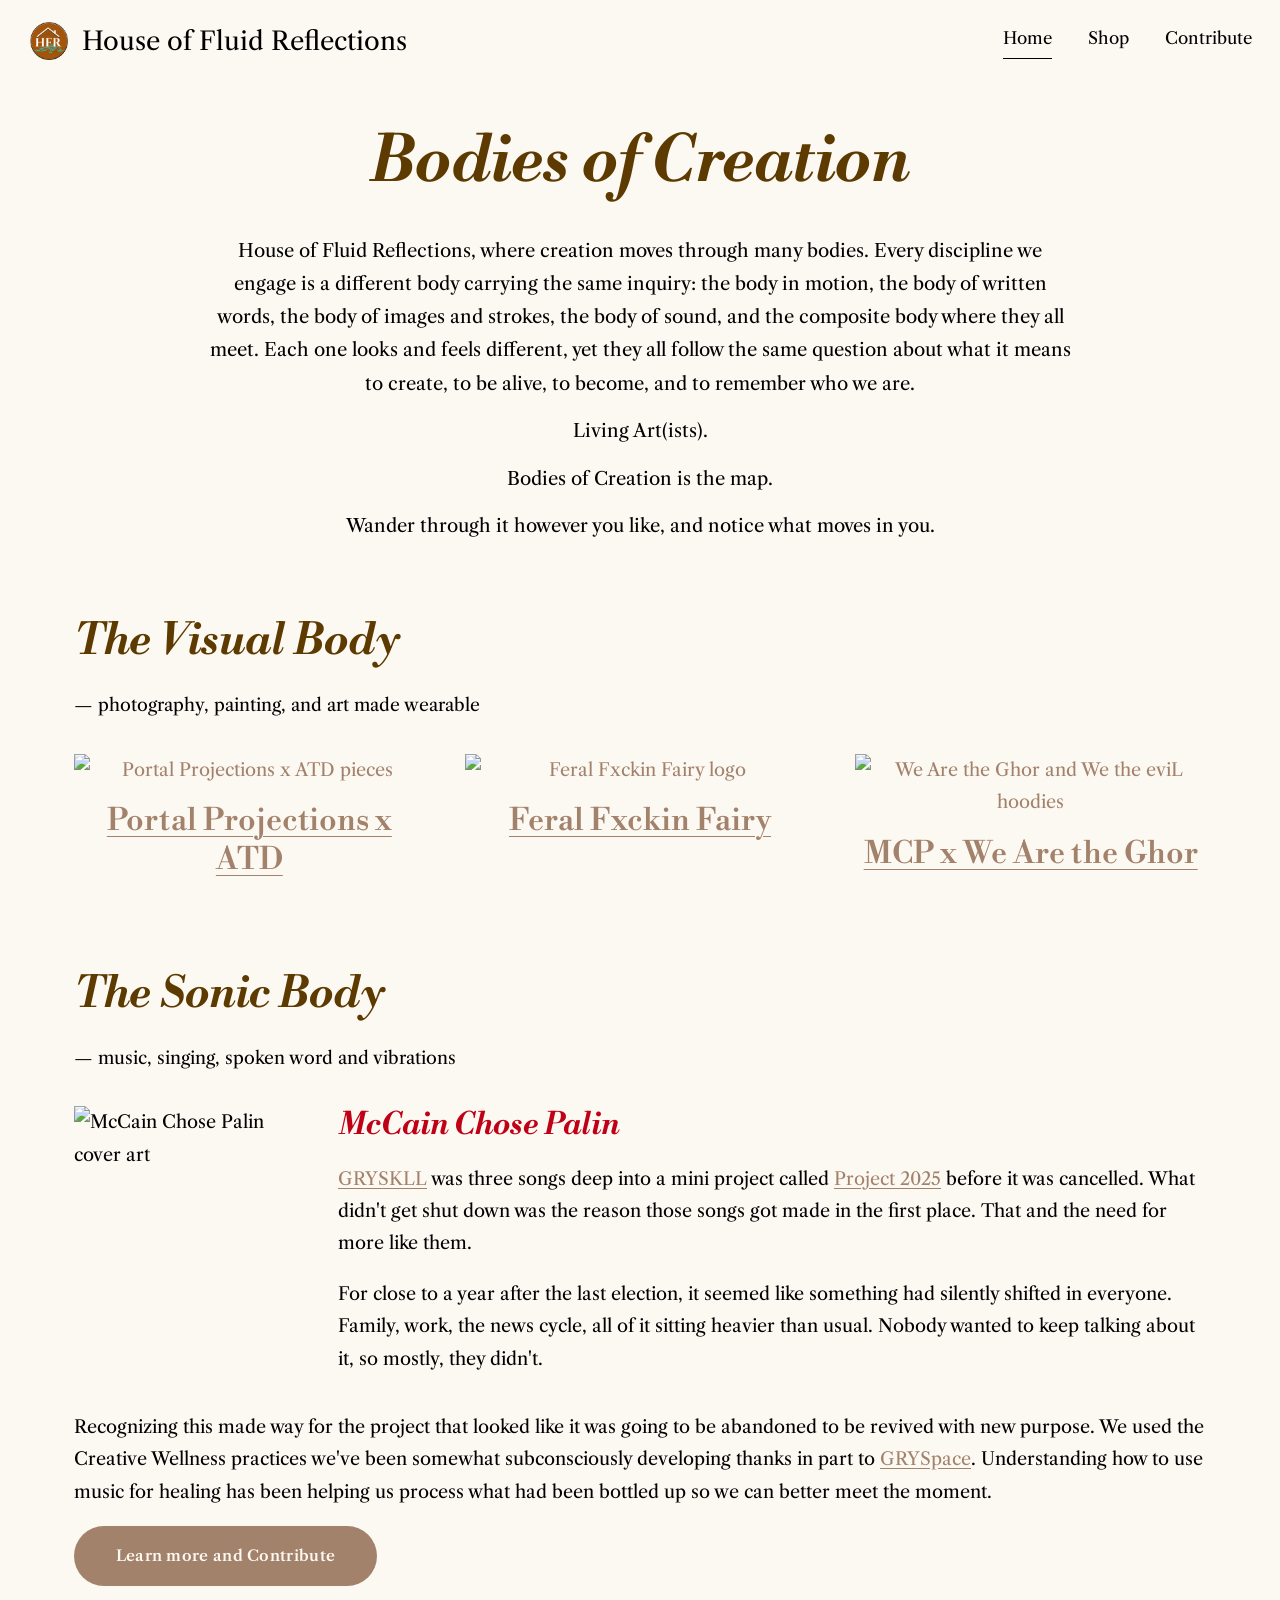
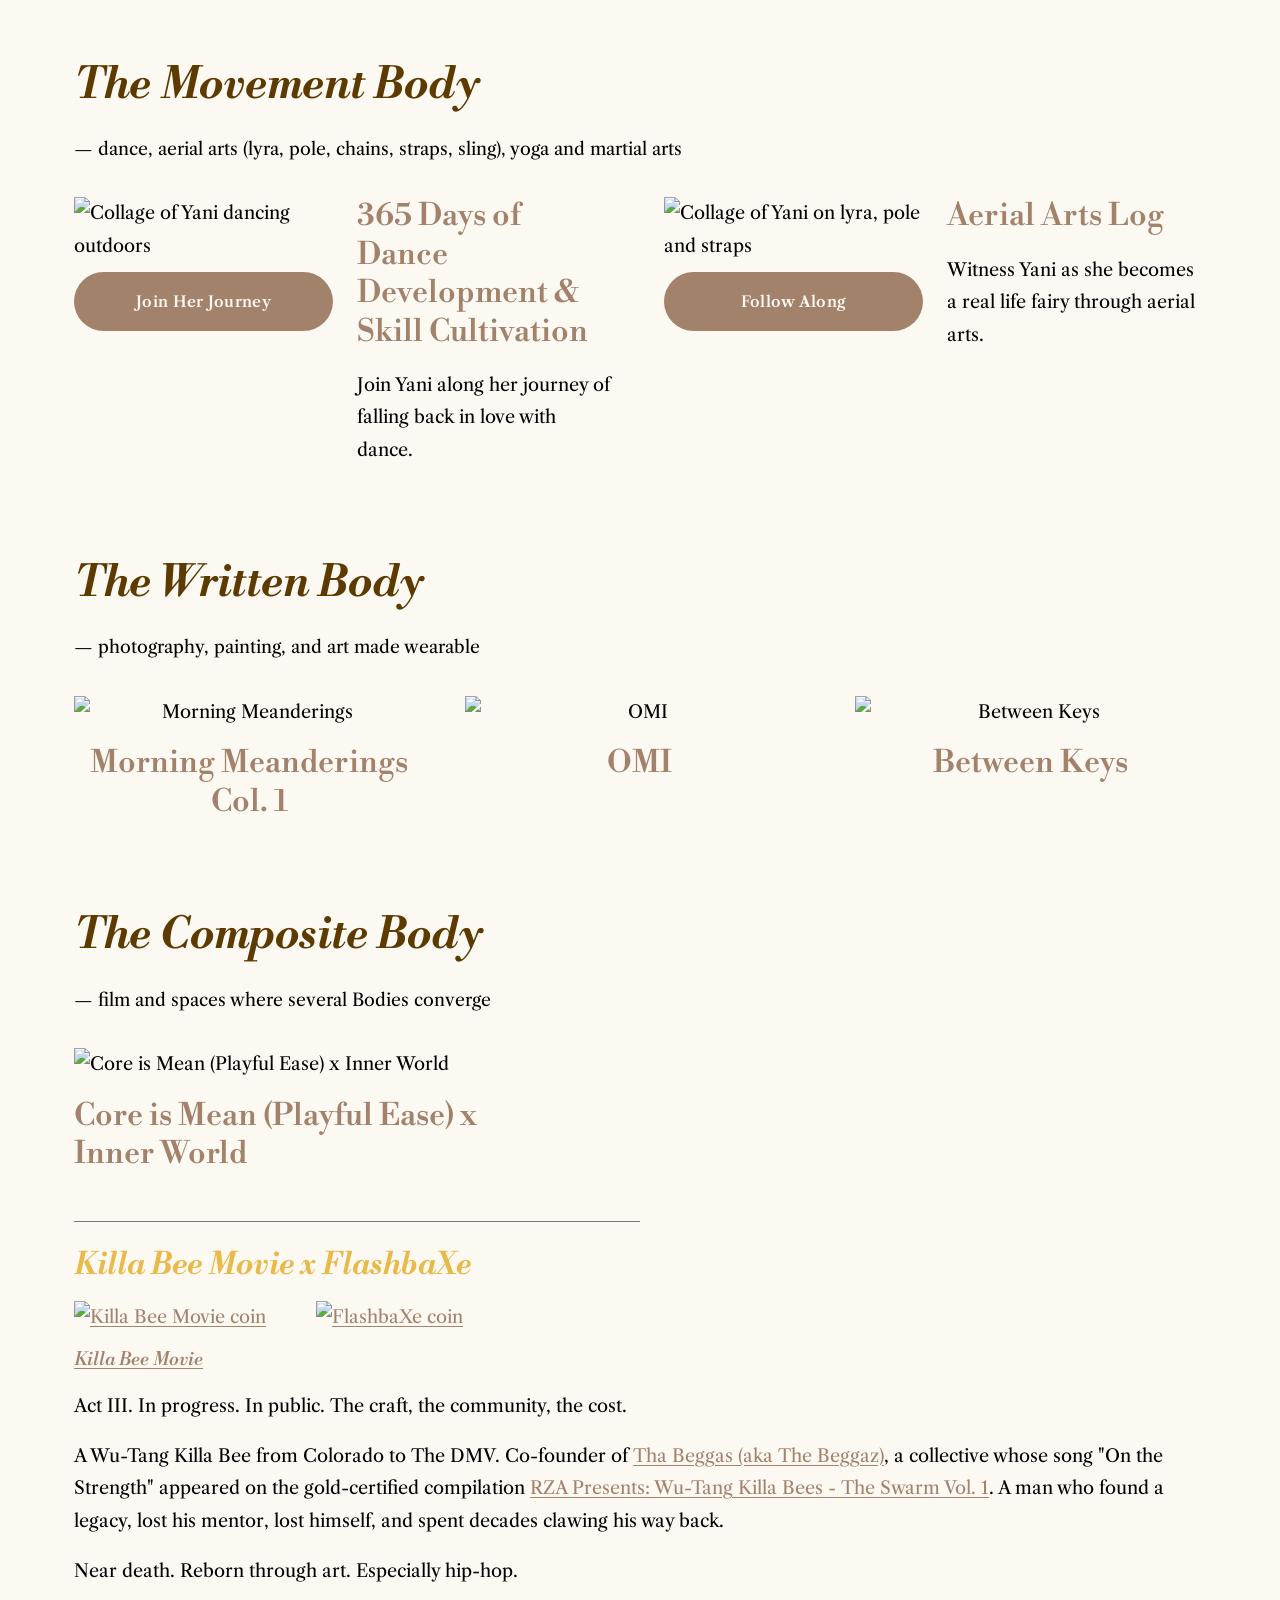
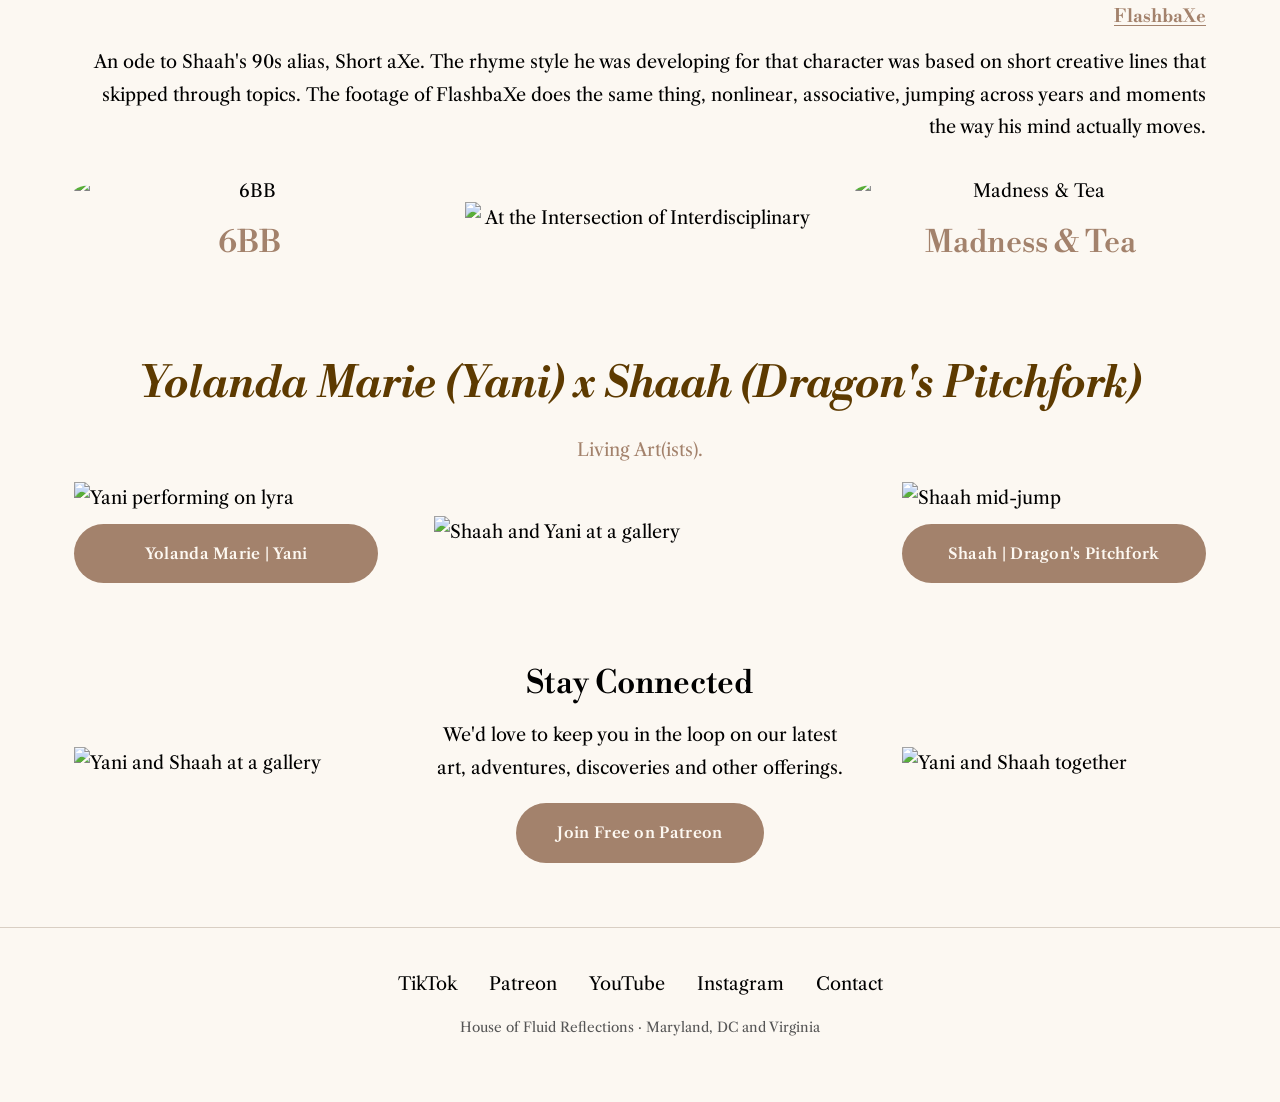
==== index.html @ 243dd40c "First draft of the HFR site for Cloudflare Pages Static rebuild of the Squarespace site: home (Bodie" ====
<!DOCTYPE html>
<html lang="en">
<head>
<meta charset="utf-8">
<meta name="viewport" content="width=device-width, initial-scale=1">
<title>House of Fluid Reflections</title>
<meta name="description" content="Bodies of Creation. Art, music, movement, writing and film from Yolanda Marie (Yani) and Shaah (Dragon's Pitchfork).">
<meta property="og:title" content="House of Fluid Reflections">
<meta property="og:description" content="Bodies of Creation. Art, music, movement, writing and film from Yolanda Marie (Yani) and Shaah (Dragon's Pitchfork).">
<meta property="og:image" content="/assets/img/hfr-logo-512.png">
<link rel="icon" href="/favicon.ico" sizes="32x32">
<link rel="icon" href="/assets/img/favicon-48.png" type="image/png">
<link rel="apple-touch-icon" href="/assets/img/apple-touch-icon.png">
<link rel="preconnect" href="https://fonts.googleapis.com">
<link rel="preconnect" href="https://fonts.gstatic.com" crossorigin>
<link href="https://fonts.googleapis.com/css2?family=Libre+Bodoni:ital,wght@0,400;0,500;1,500;1,700&family=Libre+Caslon+Text:ital,wght@0,400;0,700;1,400&display=swap" rel="stylesheet">
<link rel="stylesheet" href="/assets/css/site.css">
</head>
<body>
<a class="skip" href="#main">Skip to content</a>
<header class="site-header">
  <a class="wordmark" href="/"><img src="/assets/img/hfr-logo-512.png" alt="" width="42" height="42">House of Fluid Reflections</a>
  <nav class="nav" aria-label="Main"><a href="/" aria-current="page">Home</a><a href="/shop/">Shop</a><a href="https://cash.app/$HFRconnect">Contribute</a></nav>
</header>
<main id="main">

<h1 class="display">Bodies of Creation</h1>
<div class="intro">
  <p>House of Fluid Reflections, where creation moves through many bodies. Every discipline we engage is a different body carrying the same inquiry: the body in motion, the body of written words, the body of images and strokes, the body of sound, and the composite body where they all meet. Each one looks and feels different, yet they all follow the same question about what it means to create, to be alive, to become, and to remember who we are.</p>
  <p>Living Art(ists).</p>
  <p>Bodies of Creation is the map.</p>
  <p>Wander through it however you like, and notice what moves in you.</p>
</div>

<section id="visual">
  <h2 class="display">The Visual Body</h2>
  <p class="kicker">— photography, painting, and art made wearable</p>
  <div class="grid-3">
    <a class="tile" href="/shop/?c=portal-projections-x-atd"><img src="https://images.squarespace-cdn.com/content/v1/659deb5a3362e14442327d36/c624a460-d5bf-4a19-af43-99a19980723f/ATD+x+Portal+Projections+Website+Homepage+Image.png?format=1000w" alt="Portal Projections x ATD pieces" loading="lazy"><h3>Portal Projections x ATD</h3></a>
    <a class="tile" href="/shop/?c=feral-fxckin-fairy"><img src="https://images.squarespace-cdn.com/content/v1/659deb5a3362e14442327d36/ef397bf7-3748-4248-bd70-2b66bba53fef/Feral+Fxckin+Fairy+logo.png?format=500w" alt="Feral Fxckin Fairy logo" loading="lazy"><h3>Feral Fxckin Fairy</h3></a>
    <a class="tile" href="/shop/?c=mcp-x-we-are-the-ghor"><img src="https://images.squarespace-cdn.com/content/v1/659deb5a3362e14442327d36/e13c18ab-53c8-4019-8036-8a998d6c3f2f/we+are+the+Ghor+x+We+the+eviL+Website+Homepage+Image+V2.png?format=1000w" alt="We Are the Ghor and We the eviL hoodies" loading="lazy"><h3>MCP x We Are the Ghor</h3></a>
  </div>
</section>

<section id="sonic">
  <h2 class="display">The Sonic Body</h2>
  <p class="kicker">— music, singing, spoken word and vibrations</p>
  <div class="feature">
    <img src="https://images.squarespace-cdn.com/content/v1/659deb5a3362e14442327d36/286ab930-cb93-4da3-b7de-c3ea1feede4b/McCain+Chose+Palin+Cover+Art+FINAL.png?format=500w" alt="McCain Chose Palin cover art" loading="lazy">
    <div>
      <h3 class="red">McCain Chose Palin</h3>
      <p><a href="https://www.gryskll.com/">GRYSKLL</a> was three songs deep into a mini project called <a href="https://www.gryskll.com/project2025">Project 2025</a> before it was cancelled. What didn't get shut down was the reason those songs got made in the first place. That and the need for more like them.</p>
      <p>For close to a year after the last election, it seemed like something had silently shifted in everyone. Family, work, the news cycle, all of it sitting heavier than usual. Nobody wanted to keep talking about it, so mostly, they didn't.</p>
    </div>
  </div>
  <p>Recognizing this made way for the project that looked like it was going to be abandoned to be revived with new purpose. We used the Creative Wellness practices we've been somewhat subconsciously developing thanks in part to <a href="https://www.gryskll.com/gryspace">GRYSpace</a>. Understanding how to use music for healing has been helping us process what had been bottled up so we can better meet the moment.</p>
  <p><a class="btn" href="https://cash.app/$HFRconnect">Learn more and Contribute</a></p>
</section>

<section id="movement">
  <h2 class="display">The Movement Body</h2>
  <p class="kicker">— dance, aerial arts (lyra, pole, chains, straps, sling), yoga and martial arts</p>
  <div class="pair">
    <div class="feature">
      <div><img src="https://images.squarespace-cdn.com/content/v1/659deb5a3362e14442327d36/6bef4050-4e13-482f-bd9b-438d56c64573/365+Dance+Collage.jpg?format=500w" alt="Collage of Yani dancing outdoors" loading="lazy"><a class="btn" href="https://www.patreon.com/collection/2392304" style="display:block;margin-top:.6rem">Join Her Journey</a></div>
      <div><h3>365 Days of Dance Development &amp; Skill Cultivation</h3><p>Join Yani along her journey of falling back in love with dance.</p></div>
    </div>
    <div class="feature">
      <div><img src="https://images.squarespace-cdn.com/content/v1/659deb5a3362e14442327d36/7d1fe3a4-7129-47b6-9a1c-00d636b75c88/Aerial+collage+for+website.png?format=500w" alt="Collage of Yani on lyra, pole and straps" loading="lazy"><a class="btn" href="https://patreon.com/HouseofFluidReflections" style="display:block;margin-top:.6rem">Follow Along</a></div>
      <div><h3>Aerial Arts Log</h3><p>Witness Yani as she becomes a real life fairy through aerial arts.</p></div>
    </div>
  </div>
</section>

<section id="written">
  <h2 class="display">The Written Body</h2>
  <p class="kicker">— photography, painting, and art made wearable</p>
  <div class="grid-3">
    <div class="tile plain"><img src="https://images.squarespace-cdn.com/content/v1/659deb5a3362e14442327d36/ebeb0767-186e-486f-96ac-ce52ded2be5c/Morning+Meanderings+Graphics+%281%29.png?format=500w" alt="Morning Meanderings" loading="lazy"><h3>Morning Meanderings Col. 1</h3></div>
    <div class="tile plain"><img src="https://images.squarespace-cdn.com/content/v1/659deb5a3362e14442327d36/54d18232-fbb4-4e98-94e9-006bcdb33123/OMI+Artwork.png?format=500w" alt="OMI" loading="lazy"><h3>OMI</h3></div>
    <div class="tile plain"><img src="https://images.squarespace-cdn.com/content/v1/659deb5a3362e14442327d36/b5b30994-f5a2-4825-945f-f4bfb6c0543b/Between+Keys+DP++Icon+Only+Transparent+Background.png?format=500w" alt="Between Keys" loading="lazy"><h3>Between Keys</h3></div>
  </div>
</section>

<section id="composite">
  <h2 class="display">The Composite Body</h2>
  <p class="kicker">— film and spaces where several Bodies converge</p>
  <div style="max-width:420px">
    <img src="https://images.squarespace-cdn.com/content/v1/659deb5a3362e14442327d36/b75c99a1-cfff-4a71-8381-f5921e55165c/2.png?format=1000w" alt="Core is Mean (Playful Ease) x Inner World" loading="lazy">
    <h3 style="margin-top:1rem">Core is Mean (Playful Ease) x Inner World</h3>
  </div>
  <hr class="rule">
  <h3 class="gold">Killa Bee Movie x FlashbaXe</h3>
  <div class="coins">
    <a href="https://patreon.com/killabeemovie"><img src="https://images.squarespace-cdn.com/content/v1/659deb5a3362e14442327d36/b5651aa1-3614-4e8e-a4eb-f9ba5016183a/Killa+Bee+Movie+Coin+Transparent+Background.png?format=500w" alt="Killa Bee Movie coin" loading="lazy"></a>
    <a href="https://www.patreon.com/collection/2130472"><img src="https://images.squarespace-cdn.com/content/v1/659deb5a3362e14442327d36/da915430-7694-4696-a930-bb72b00cc66c/FlashbaXe+Logo+Bronze.png?format=500w" alt="FlashbaXe coin" loading="lazy"></a>
  </div>
  <h4><a href="https://patreon.com/killabeemovie"><em>Killa Bee Movie</em></a></h4>
  <p>Act III. In progress. In public. The craft, the community, the cost.</p>
  <p>A Wu-Tang Killa Bee from Colorado to The DMV. Co-founder of <a href="http://thabeggas.com/">Tha Beggas (aka The Beggaz)</a>, a collective whose song "On the Strength" appeared on the gold-certified compilation <a href="https://www.discogs.com/master/132861-RZA-Presents-Wu-Tang-Killa-Bees-The-Swarm-Volume-1">RZA Presents: Wu-Tang Killa Bees - The Swarm Vol. 1</a>. A man who found a legacy, lost his mentor, lost himself, and spent decades clawing his way back.</p>
  <p>Near death. Reborn through art. Especially hip-hop.</p>
  <h4 class="right"><a href="https://www.patreon.com/collection/2130472"><strong>FlashbaXe</strong></a></h4>
  <p class="right">An ode to Shaah's 90s alias, Short aXe. The rhyme style he was developing for that character was based on short creative lines that skipped through topics. The footage of FlashbaXe does the same thing, nonlinear, associative, jumping across years and moments the way his mind actually moves.</p>
  <div class="grid-3" style="align-items:center;margin-top:2rem">
    <div class="tile plain round"><img src="https://images.squarespace-cdn.com/content/v1/659deb5a3362e14442327d36/78434fa4-1c90-4977-ba0a-fcb13a353ed6/6BB+Glow+Logo+Circle.png?format=500w" alt="6BB" loading="lazy" style="max-height:200px"><h3>6BB</h3></div>
    <div class="tile plain"><img src="https://images.squarespace-cdn.com/content/v1/659deb5a3362e14442327d36/37a8b192-bd33-41c7-8b14-5288396910ba/At+the+Intersection+of+Interdisciplinary.png?format=500w" alt="At the Intersection of Interdisciplinary" loading="lazy"></div>
    <div class="tile plain round"><img src="https://images.squarespace-cdn.com/content/v1/659deb5a3362e14442327d36/f7764fba-9309-44c5-8599-c31be487f69e/Madness+%26+Tea+logo+d1+circle.png?format=500w" alt="Madness &amp; Tea" loading="lazy" style="max-height:200px"><h3>Madness &amp; Tea</h3></div>
  </div>
</section>

<section id="living-artists">
  <h2 class="display center" style="margin-top:5rem">Yolanda Marie (Yani) x Shaah (Dragon's Pitchfork)</h2>
  <p class="sub">Living Art(ists).</p>
  <div class="duo">
    <figure><img src="https://images.squarespace-cdn.com/content/v1/659deb5a3362e14442327d36/c7aa2a57-daa1-4c15-8cd9-3ddee0cc6a1e/Screenshot+2026-05-18+at+3.42.56%E2%80%AFPM.jpg?format=750w" alt="Yani performing on lyra" loading="lazy"><a class="btn" href="/yolandamarie/">Yolanda Marie | Yani</a></figure>
    <figure><img src="https://images.squarespace-cdn.com/content/v1/659deb5a3362e14442327d36/c4dcb342-1743-4a01-b5b2-bb92e0355f5e/IMG_3239.jpeg?format=1000w" alt="Shaah and Yani at a gallery" loading="lazy"></figure>
    <figure><img src="https://images.squarespace-cdn.com/content/v1/659deb5a3362e14442327d36/ad0d82bd-1bd0-4437-b4c2-0c246bdd733f/Shaah+FLOAT.png?format=750w" alt="Shaah mid-jump" loading="lazy"><a class="btn" href="/shaah/">Shaah | Dragon's Pitchfork</a></figure>
  </div>
</section>

<section class="stay">
  <img src="https://images.squarespace-cdn.com/content/v1/659deb5a3362e14442327d36/fa597307-df89-440c-8a70-2961c82c8842/IMG_3926.jpg?format=750w" alt="Yani and Shaah at a gallery" loading="lazy">
  <div class="center">
    <h2>Stay Connected</h2>
    <p>We'd love to keep you in the loop on our latest art, adventures, discoveries and other offerings.</p>
    <a class="btn" href="https://patreon.com/HouseofFluidReflections">Join Free on Patreon</a>
  </div>
  <img src="https://images.squarespace-cdn.com/content/v1/659deb5a3362e14442327d36/43a0e4de-b1fe-45b8-be20-103e4f006230/C3EC97FF-A8FB-4C5E-9AC3-124EC7EAB09A.PNG?format=750w" alt="Yani and Shaah together" loading="lazy">
</section>

</main>
<footer class="site-footer">
  <ul class="social">
    <li><a href="https://tiktok.com/@HouseofFluidReflections">TikTok</a></li>
    <li><a href="https://patreon.com/HouseofFluidReflections">Patreon</a></li>
    <li><a href="https://youtube.com/HouseofFluidReflections">YouTube</a></li>
    <li><a href="https://instagram.com/HouseofFluidReflections">Instagram</a></li>
    <li><a href="/contact/">Contact</a></li>
  </ul>
  <p class="fine">House of Fluid Reflections · Maryland, DC and Virginia</p>
</footer>
</body>
</html>
---- assets/css/site.css ----
/* House of Fluid Reflections
   Colors and type taken from the Squarespace site (Nov 2026).
   Fonts: Squarespace used LTC Bodoni 175 (headings) and Adobe Caslon Pro (body).
   This draft uses free stand-ins from Google Fonts. To switch to the originals,
   add an Adobe Fonts web project and change --font-head / --font-body below. */

:root {
  --cream: #fcf8f2;
  --ink: #000;
  --brown: #5d3a00;     /* section headings */
  --taupe: #a3826c;     /* buttons, sub-headings, links */
  --btn-text: #fdf8f1;
  --red: #c00017;       /* McCain Chose Palin */
  --gold: #e9b949;      /* Killa Bee Movie x FlashbaXe */
  --line: #d9cfc4;
  --font-head: "Libre Bodoni", "Bodoni 72", "Didot", Georgia, serif;
  --font-body: "Libre Caslon Text", "Adobe Caslon Pro", Georgia, serif;
  --max: 1180px;
}

* { box-sizing: border-box; }
html { -webkit-text-size-adjust: 100%; }
body {
  margin: 0;
  background: var(--cream);
  color: var(--ink);
  font-family: var(--font-body);
  font-size: 18px;
  line-height: 1.8;
}
img { max-width: 100%; height: auto; display: block; }
a { color: var(--taupe); text-underline-offset: 3px; }
a:hover { color: var(--brown); }

.skip { position: absolute; left: -999px; }
.skip:focus { left: 1rem; top: 1rem; background: #fff; padding: .5rem 1rem; z-index: 10; }

/* Header */
.site-header {
  display: flex; align-items: center; justify-content: space-between;
  gap: 1rem; padding: 1.25rem 1.75rem;
}
.wordmark {
  display: flex; align-items: center; gap: .75rem;
  font-family: var(--font-body); font-size: 1.6rem; color: var(--ink);
  text-decoration: none; line-height: 1.2;
}
.wordmark img { width: 42px; height: 42px; }
.nav { display: flex; gap: 2.25rem; }
.nav a { color: var(--ink); text-decoration: none; font-size: 1.05rem; padding-bottom: 4px; }
.nav a[aria-current="page"] { border-bottom: 1px solid var(--ink); }
.nav a:hover { color: var(--taupe); }

main { max-width: var(--max); margin: 0 auto; padding: 0 1.5rem 4rem; }

/* Type */
h1, h2, h3, h4 { font-family: var(--font-head); font-weight: 500; line-height: 1.25; margin: 0 0 .5em; }
.display { font-style: italic; font-weight: 700; color: var(--brown); }
h1.display { font-size: clamp(2.4rem, 5vw, 4.1rem); text-align: center; margin-top: 2.5rem; }
h2.display { font-size: clamp(1.9rem, 3.4vw, 2.9rem); margin-top: 4.5rem; }
h3 { color: var(--taupe); font-size: clamp(1.4rem, 2.4vw, 2.2rem); }
.kicker { margin: 0 0 2rem; font-size: 1.1rem; }
.intro { text-align: center; max-width: 72ch; margin: 0 auto; font-size: 1.15rem; }
.intro p { margin: .4rem 0 .9rem; }

/* Buttons */
.btn {
  display: inline-block; background: var(--taupe); color: var(--btn-text);
  font-family: var(--font-body); font-weight: 600; font-size: .95rem; letter-spacing: .02em;
  text-decoration: none; border-radius: 999px; padding: 1rem 2.6rem; border: 0; cursor: pointer;
  text-align: center;
}
.btn:hover { background: var(--brown); color: var(--btn-text); }

/* Grids */
.grid-3 { display: grid; grid-template-columns: repeat(3, 1fr); gap: 2.5rem; }
.tile { text-align: center; text-decoration: none; }
.tile img { margin: 0 auto 1rem; max-height: 240px; width: auto; }
.tile h3 { text-decoration: underline; text-decoration-thickness: 1px; text-underline-offset: 6px; }
.tile.plain h3 { text-decoration: none; }
.round img { border-radius: 50%; }

.media-row { display: grid; grid-template-columns: 240px 1fr; gap: 1.5rem; align-items: start; }
.feature { display: grid; grid-template-columns: 240px 1fr; gap: 1.5rem; align-items: start; }
.feature h3 { margin-top: 0; }
.pair { display: grid; grid-template-columns: 1fr 1fr; gap: 3rem; }
.pair .feature { grid-template-columns: 1fr 1fr; }
.feature .btn { margin-top: .75rem; }
.red { color: var(--red); font-style: italic; font-weight: 700; }
.gold { color: var(--gold); font-style: italic; font-weight: 700; }
.coins { display: flex; gap: 2rem; margin: 1rem 0; }
.coins img { width: 210px; }
hr.rule { border: 0; border-top: 1px solid #777; width: 50%; margin: 3rem 0 1.5rem; }
.right { text-align: right; }

/* Living Art(ists) */
.duo { display: grid; grid-template-columns: 1fr 1.35fr 1fr; gap: 3.5rem; align-items: center; margin-top: 1rem; }
.duo figure { margin: 0; }
.duo .btn { display: block; margin-top: .6rem; }
.duo img { width: 100%; object-fit: cover; }
.center { text-align: center; }
.sub { color: var(--taupe); text-align: center; margin: 0 0 1rem; }

/* Footer */
.stay { display: grid; grid-template-columns: 1fr 1.35fr 1fr; gap: 3.5rem; align-items: center; margin-top: 5rem; }
.stay h2 { font-size: 2rem; color: var(--ink); }
.stay .center p { margin: .3rem 0 1.2rem; }
.site-footer { border-top: 1px solid var(--line); padding: 2.5rem 1.5rem 3rem; text-align: center; }
.social { display: flex; justify-content: center; flex-wrap: wrap; gap: 2rem; list-style: none; padding: 0; margin: 0 0 1rem; }
.social a { color: var(--ink); text-decoration: none; }
.social a:hover { color: var(--taupe); }
.fine { font-size: .85rem; color: #555; }

/* Shop */
.chips { display: flex; flex-wrap: wrap; justify-content: center; gap: .6rem; margin: 1rem 0 3rem; }
.chip { font: inherit; font-size: .95rem; background: transparent; border: 1px solid var(--taupe); color: var(--ink);
  border-radius: 999px; padding: .4rem 1.1rem; cursor: pointer; }
.chip[aria-pressed="true"] { background: var(--taupe); color: var(--btn-text); }
.products { display: grid; grid-template-columns: repeat(3, 1fr); gap: 3rem 2.5rem; }
.product { text-align: center; text-decoration: none; color: var(--ink); }
.product .ph { aspect-ratio: 1 / 1; display: flex; align-items: center; justify-content: center; margin-bottom: 1.2rem; }
.product img { max-height: 100%; width: auto; object-fit: contain; }
.product h3 { color: var(--ink); font-family: var(--font-body); font-size: 1.35rem; margin: 0 0 .2rem; }
.product .price { font-size: 1rem; }
.product:hover h3 { color: var(--taupe); }
.note { text-align: center; font-size: .95rem; color: #555; margin-top: 3rem; }

/* Artist pages */
.banner { width: 100%; margin: 1rem 0 3rem; }
.bio { max-width: 72ch; margin: 0 auto; }
.bio h1 { font-size: clamp(2.2rem, 4vw, 3.4rem); }
.bio ul { padding-left: 1.1rem; }
.profile { display: grid; grid-template-columns: 420px 1fr; gap: 3rem; align-items: start; margin-top: 2rem; }
.medallions { display: grid; grid-template-columns: repeat(4, 1fr); gap: 2rem; align-items: center; margin: 2rem 0; }
.medallions img { width: 100%; max-width: 240px; margin: 0 auto; }
.pills { display: grid; grid-template-columns: repeat(5, 1fr); gap: 1.5rem; }
.pills .btn { padding: 1.1rem .5rem; font-size: 1.05rem; }

/* Contact */
.contact { display: grid; grid-template-columns: 1fr 1fr; gap: 4rem; margin-top: 3rem; }
.contact h1 { font-size: clamp(2.4rem, 4vw, 3.4rem); }

@media (max-width: 860px) {
  body { font-size: 17px; }
  .site-header { flex-direction: column; gap: .6rem; padding: 1rem; }
  .nav { gap: 1.5rem; }
  .grid-3, .products, .pair, .duo, .stay, .profile, .contact { grid-template-columns: 1fr; }
  .products { grid-template-columns: 1fr 1fr; gap: 2rem 1.25rem; }
  .product h3 { font-size: 1.05rem; }
  .feature, .pair .feature { grid-template-columns: 1fr; }
  .medallions { grid-template-columns: 1fr 1fr; }
  .pills { grid-template-columns: 1fr 1fr; }
  .coins img { width: 140px; }
  hr.rule { width: 100%; }
  .right { text-align: left; }
}
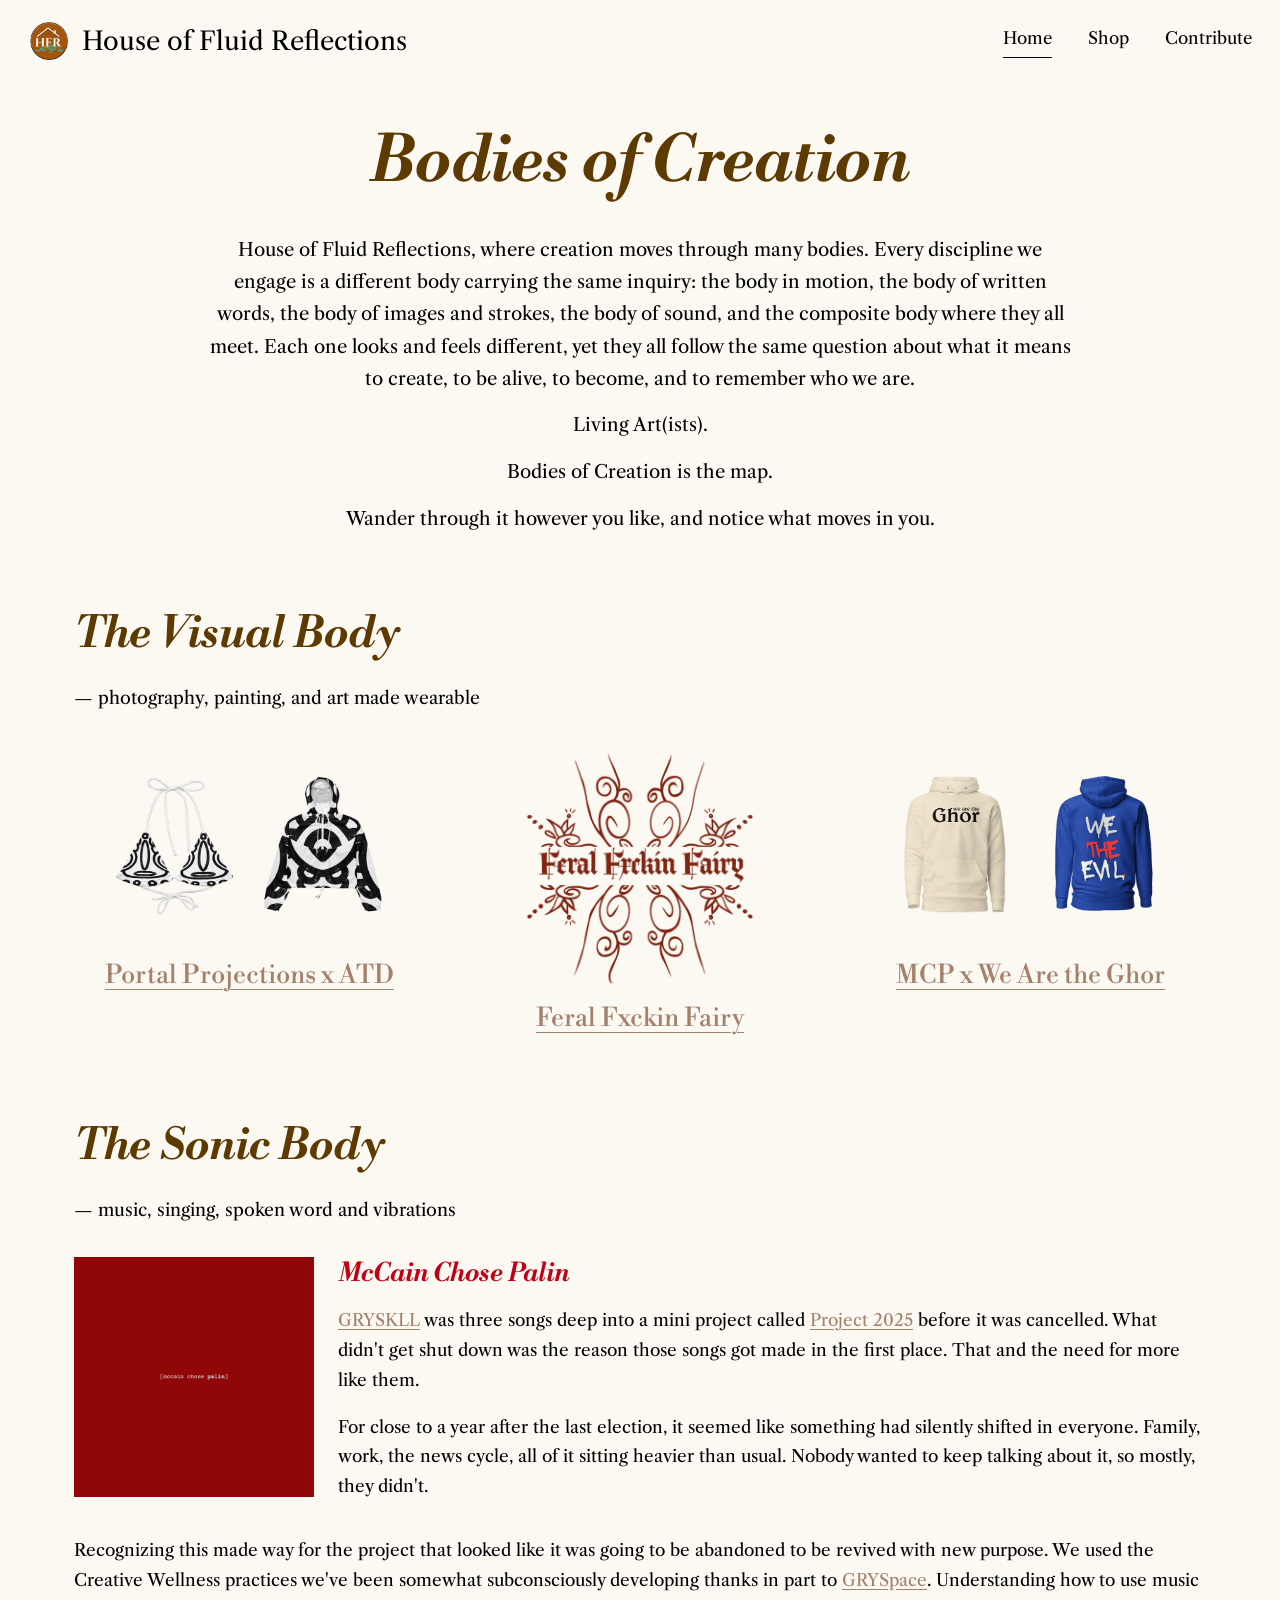
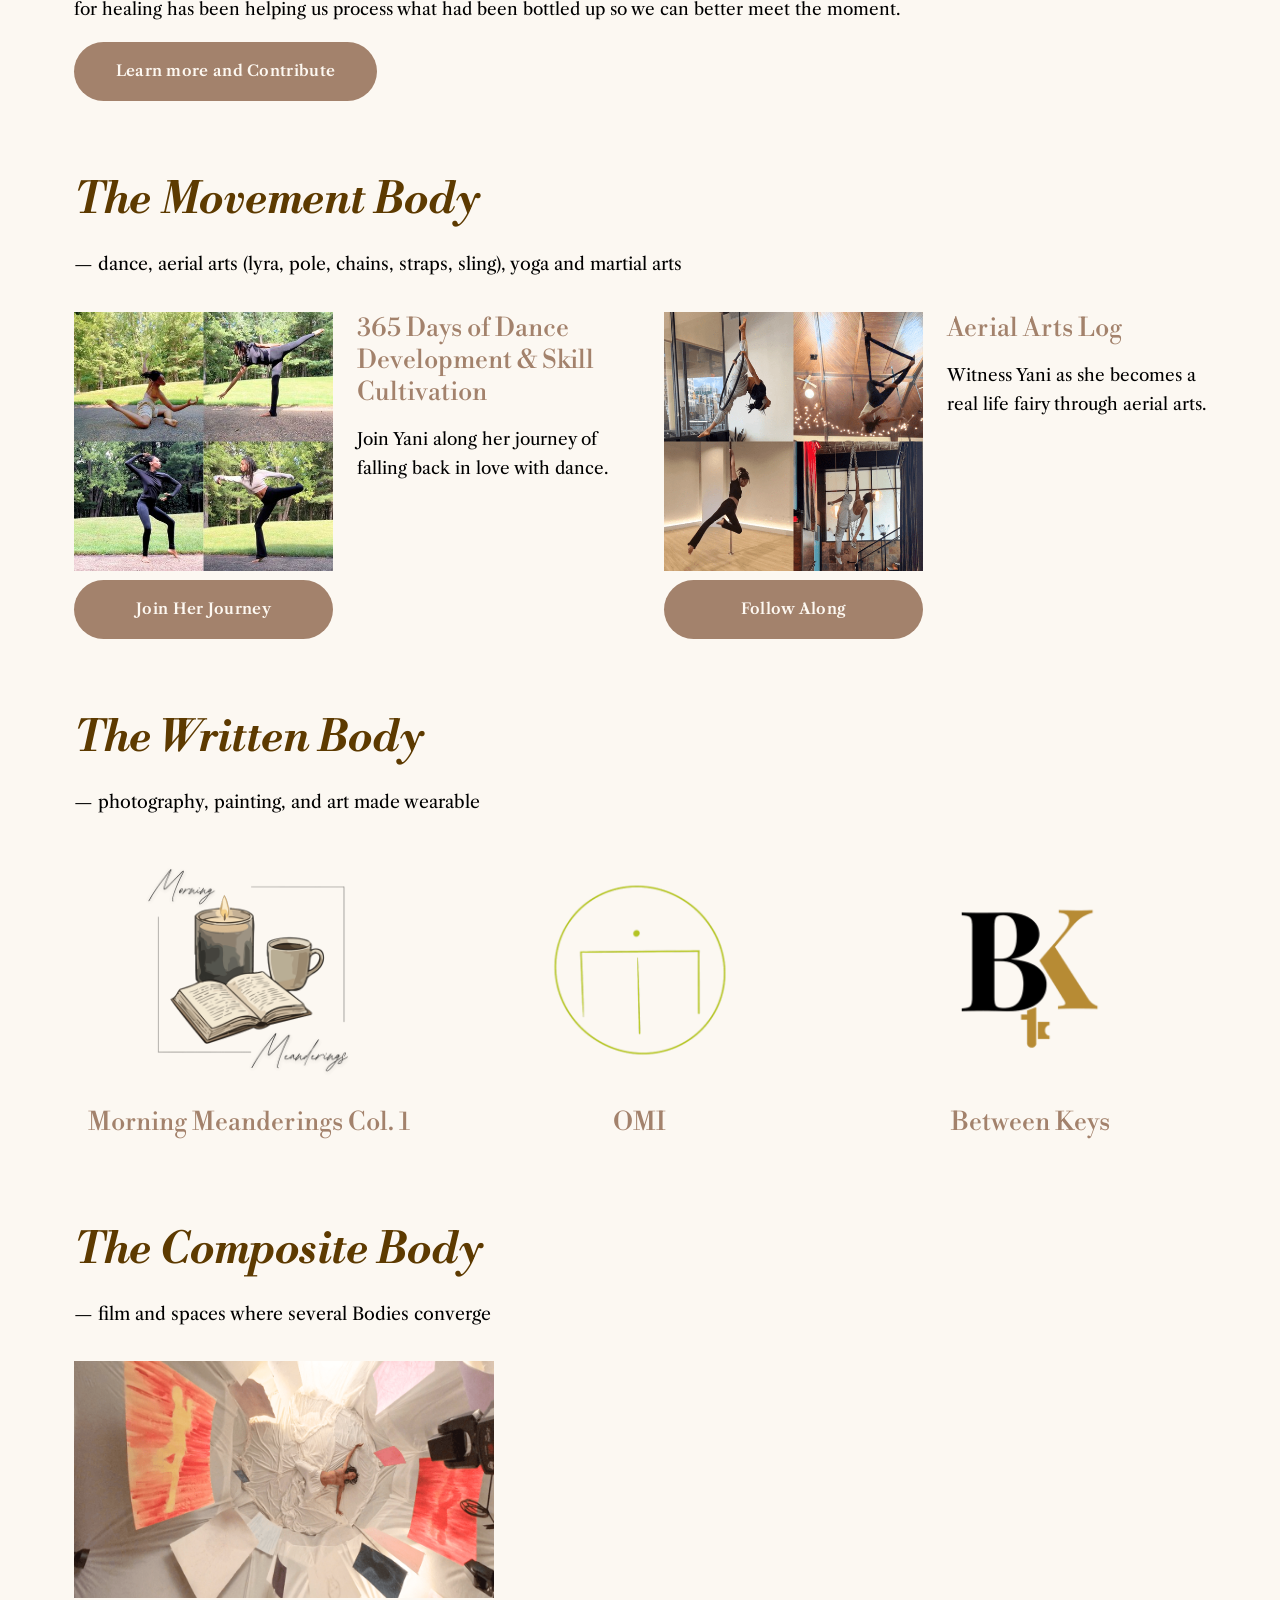
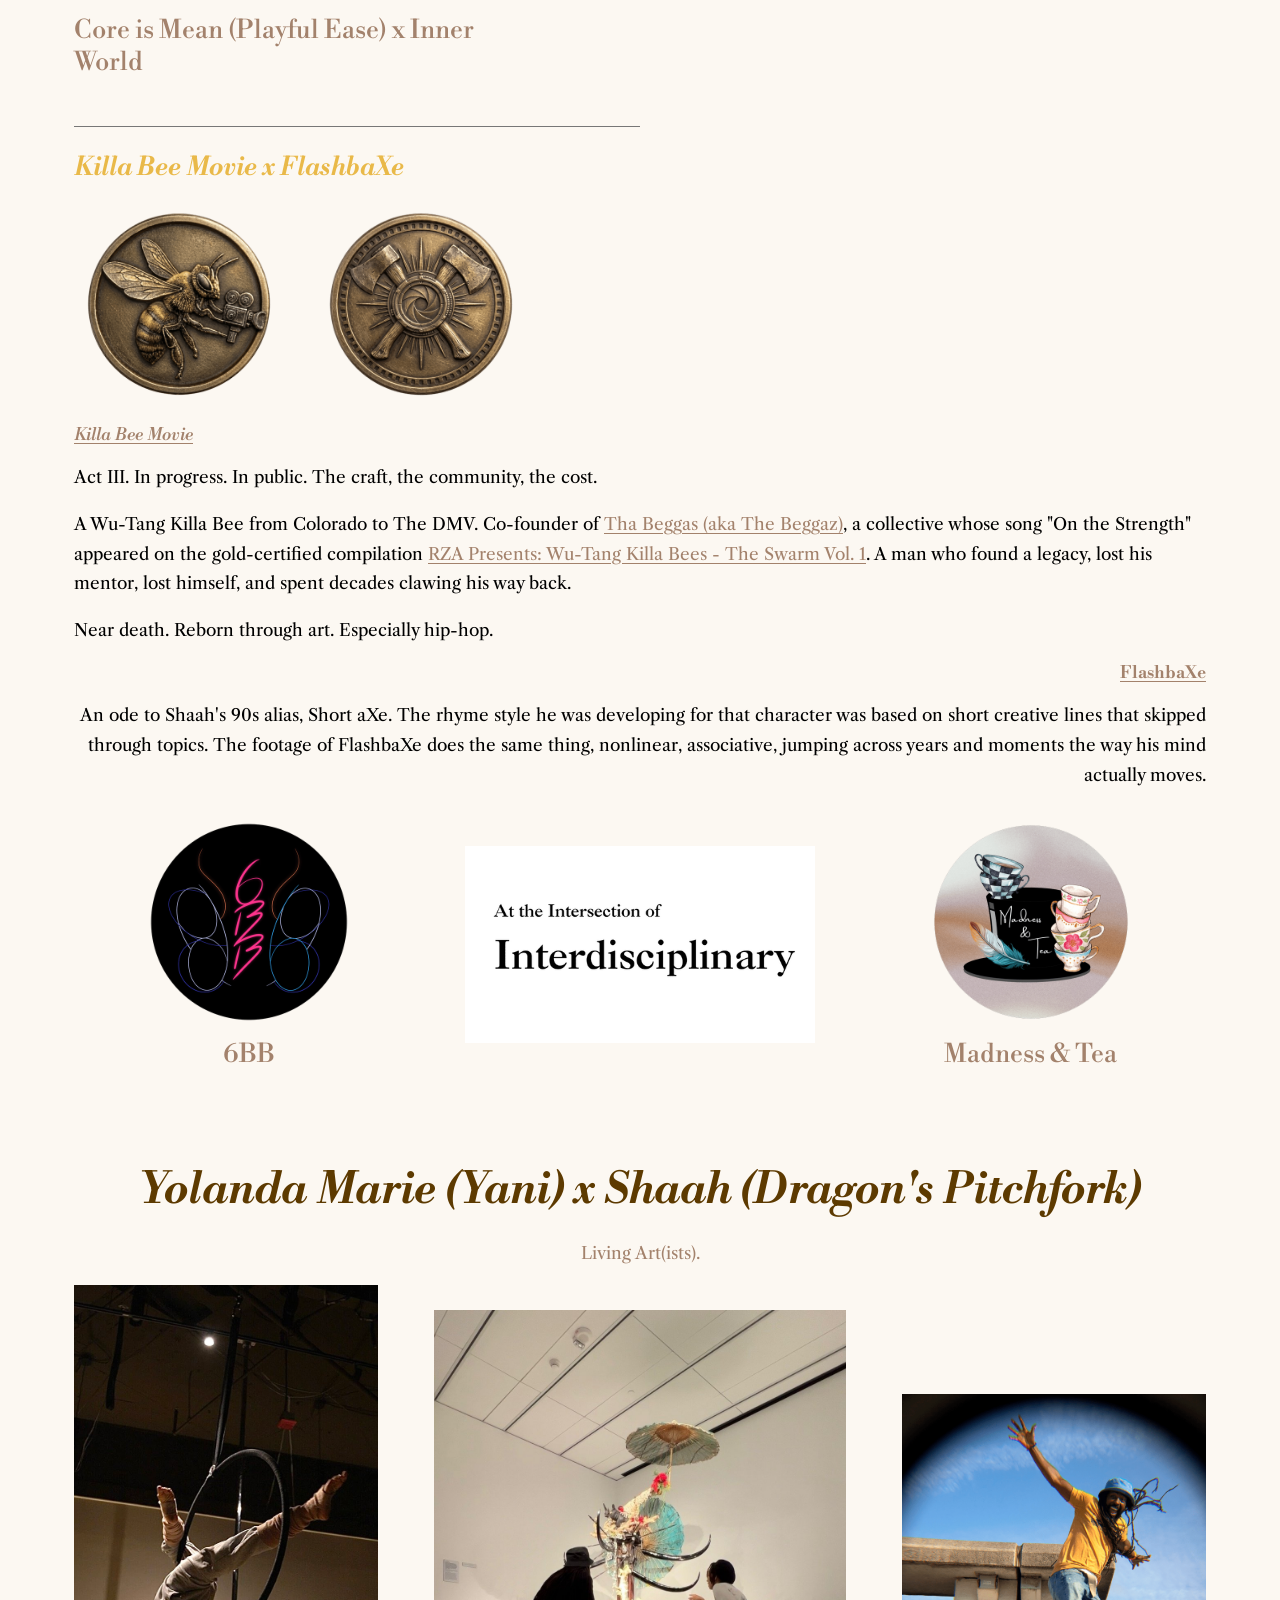
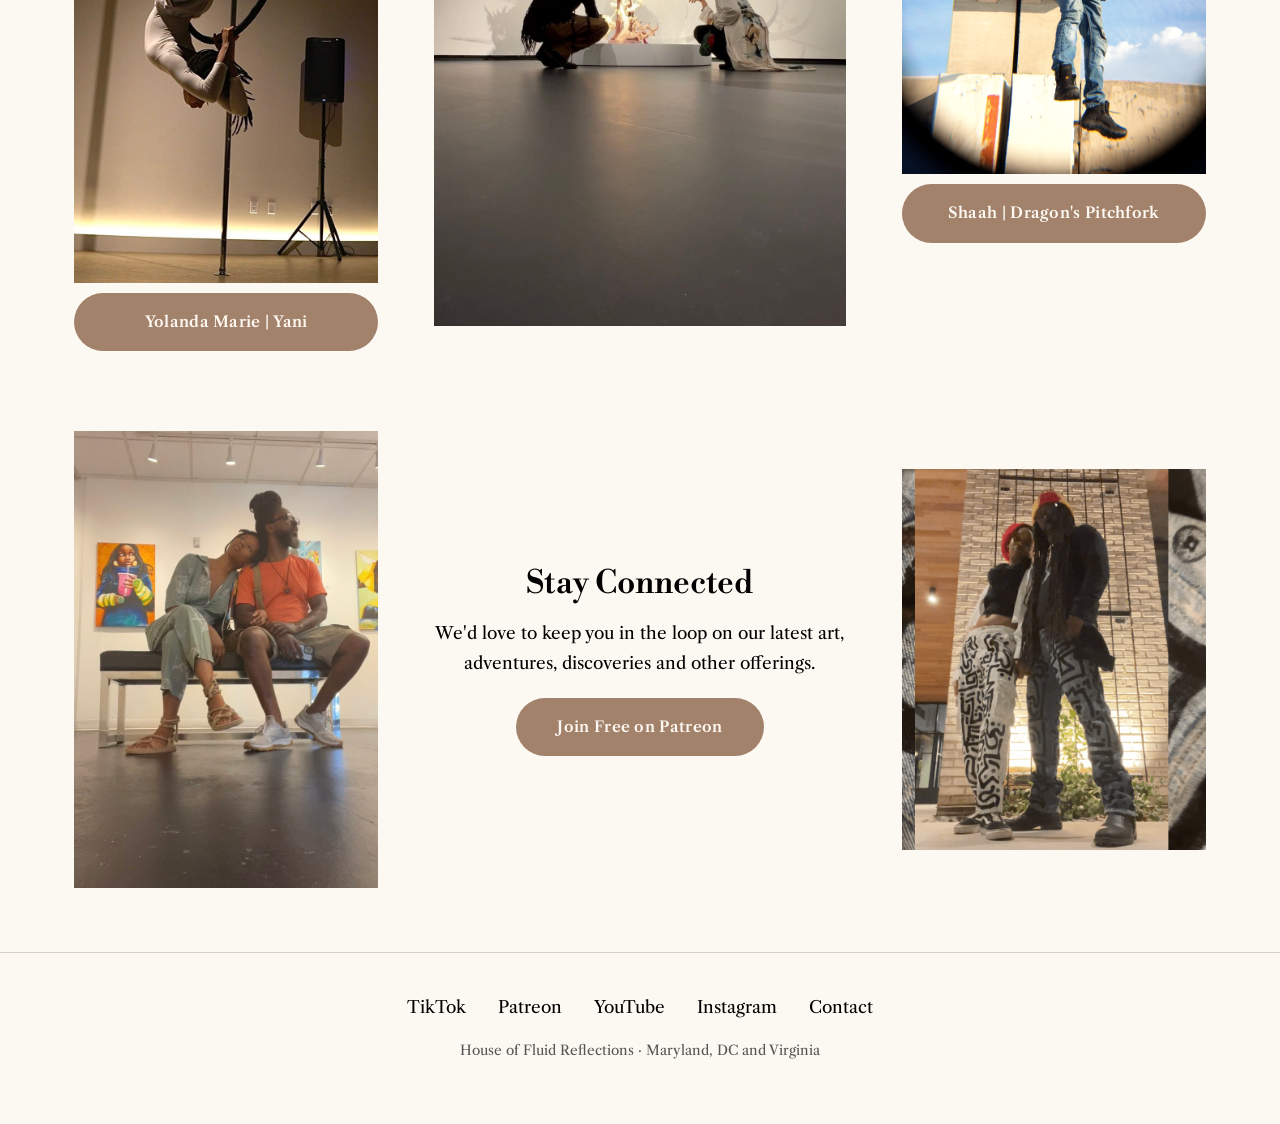
==== commit 4a72dae7: "Copy site images from Squarespace into the repo" ====
--- a/index.html
+++ b/index.html
@@ -36,9 +36,9 @@
   <h2 class="display">The Visual Body</h2>
   <p class="kicker">— photography, painting, and art made wearable</p>
   <div class="grid-3">
-    <a class="tile" href="/shop/?c=portal-projections-x-atd"><img src="https://images.squarespace-cdn.com/content/v1/659deb5a3362e14442327d36/c624a460-d5bf-4a19-af43-99a19980723f/ATD+x+Portal+Projections+Website+Homepage+Image.png?format=1000w" alt="Portal Projections x ATD pieces" loading="lazy"><h3>Portal Projections x ATD</h3></a>
-    <a class="tile" href="/shop/?c=feral-fxckin-fairy"><img src="https://images.squarespace-cdn.com/content/v1/659deb5a3362e14442327d36/ef397bf7-3748-4248-bd70-2b66bba53fef/Feral+Fxckin+Fairy+logo.png?format=500w" alt="Feral Fxckin Fairy logo" loading="lazy"><h3>Feral Fxckin Fairy</h3></a>
-    <a class="tile" href="/shop/?c=mcp-x-we-are-the-ghor"><img src="https://images.squarespace-cdn.com/content/v1/659deb5a3362e14442327d36/e13c18ab-53c8-4019-8036-8a998d6c3f2f/we+are+the+Ghor+x+We+the+eviL+Website+Homepage+Image+V2.png?format=1000w" alt="We Are the Ghor and We the eviL hoodies" loading="lazy"><h3>MCP x We Are the Ghor</h3></a>
+    <a class="tile" href="/shop/?c=portal-projections-x-atd"><img src="/assets/img/site/atd-x-portal-projections-website-homepage-image.png" alt="Portal Projections x ATD pieces" loading="lazy"><h3>Portal Projections x ATD</h3></a>
+    <a class="tile" href="/shop/?c=feral-fxckin-fairy"><img src="/assets/img/site/feral-fxckin-fairy-logo.png" alt="Feral Fxckin Fairy logo" loading="lazy"><h3>Feral Fxckin Fairy</h3></a>
+    <a class="tile" href="/shop/?c=mcp-x-we-are-the-ghor"><img src="/assets/img/site/we-are-the-ghor-x-we-the-evil-website-homepage-image-v2.png" alt="We Are the Ghor and We the eviL hoodies" loading="lazy"><h3>MCP x We Are the Ghor</h3></a>
   </div>
 </section>
 
@@ -46,7 +46,7 @@
   <h2 class="display">The Sonic Body</h2>
   <p class="kicker">— music, singing, spoken word and vibrations</p>
   <div class="feature">
-    <img src="https://images.squarespace-cdn.com/content/v1/659deb5a3362e14442327d36/286ab930-cb93-4da3-b7de-c3ea1feede4b/McCain+Chose+Palin+Cover+Art+FINAL.png?format=500w" alt="McCain Chose Palin cover art" loading="lazy">
+    <img src="/assets/img/site/mccain-chose-palin-cover-art-final.png" alt="McCain Chose Palin cover art" loading="lazy">
     <div>
       <h3 class="red">McCain Chose Palin</h3>
       <p><a href="https://www.gryskll.com/">GRYSKLL</a> was three songs deep into a mini project called <a href="https://www.gryskll.com/project2025">Project 2025</a> before it was cancelled. What didn't get shut down was the reason those songs got made in the first place. That and the need for more like them.</p>
@@ -62,11 +62,11 @@
   <p class="kicker">— dance, aerial arts (lyra, pole, chains, straps, sling), yoga and martial arts</p>
   <div class="pair">
     <div class="feature">
-      <div><img src="https://images.squarespace-cdn.com/content/v1/659deb5a3362e14442327d36/6bef4050-4e13-482f-bd9b-438d56c64573/365+Dance+Collage.jpg?format=500w" alt="Collage of Yani dancing outdoors" loading="lazy"><a class="btn" href="https://www.patreon.com/collection/2392304" style="display:block;margin-top:.6rem">Join Her Journey</a></div>
+      <div><img src="/assets/img/site/365-dance-collage.jpg" alt="Collage of Yani dancing outdoors" loading="lazy"><a class="btn" href="https://www.patreon.com/collection/2392304" style="display:block;margin-top:.6rem">Join Her Journey</a></div>
       <div><h3>365 Days of Dance Development &amp; Skill Cultivation</h3><p>Join Yani along her journey of falling back in love with dance.</p></div>
     </div>
     <div class="feature">
-      <div><img src="https://images.squarespace-cdn.com/content/v1/659deb5a3362e14442327d36/7d1fe3a4-7129-47b6-9a1c-00d636b75c88/Aerial+collage+for+website.png?format=500w" alt="Collage of Yani on lyra, pole and straps" loading="lazy"><a class="btn" href="https://patreon.com/HouseofFluidReflections" style="display:block;margin-top:.6rem">Follow Along</a></div>
+      <div><img src="/assets/img/site/aerial-collage-for-website.png" alt="Collage of Yani on lyra, pole and straps" loading="lazy"><a class="btn" href="https://patreon.com/HouseofFluidReflections" style="display:block;margin-top:.6rem">Follow Along</a></div>
       <div><h3>Aerial Arts Log</h3><p>Witness Yani as she becomes a real life fairy through aerial arts.</p></div>
     </div>
   </div>
@@ -76,9 +76,9 @@
   <h2 class="display">The Written Body</h2>
   <p class="kicker">— photography, painting, and art made wearable</p>
   <div class="grid-3">
-    <div class="tile plain"><img src="https://images.squarespace-cdn.com/content/v1/659deb5a3362e14442327d36/ebeb0767-186e-486f-96ac-ce52ded2be5c/Morning+Meanderings+Graphics+%281%29.png?format=500w" alt="Morning Meanderings" loading="lazy"><h3>Morning Meanderings Col. 1</h3></div>
-    <div class="tile plain"><img src="https://images.squarespace-cdn.com/content/v1/659deb5a3362e14442327d36/54d18232-fbb4-4e98-94e9-006bcdb33123/OMI+Artwork.png?format=500w" alt="OMI" loading="lazy"><h3>OMI</h3></div>
-    <div class="tile plain"><img src="https://images.squarespace-cdn.com/content/v1/659deb5a3362e14442327d36/b5b30994-f5a2-4825-945f-f4bfb6c0543b/Between+Keys+DP++Icon+Only+Transparent+Background.png?format=500w" alt="Between Keys" loading="lazy"><h3>Between Keys</h3></div>
+    <div class="tile plain"><img src="/assets/img/site/morning-meanderings-graphics-1.png" alt="Morning Meanderings" loading="lazy"><h3>Morning Meanderings Col. 1</h3></div>
+    <div class="tile plain"><img src="/assets/img/site/omi-artwork.png" alt="OMI" loading="lazy"><h3>OMI</h3></div>
+    <div class="tile plain"><img src="/assets/img/site/between-keys-dp-icon-only-transparent-background.png" alt="Between Keys" loading="lazy"><h3>Between Keys</h3></div>
   </div>
 </section>
 
@@ -86,14 +86,14 @@
   <h2 class="display">The Composite Body</h2>
   <p class="kicker">— film and spaces where several Bodies converge</p>
   <div style="max-width:420px">
-    <img src="https://images.squarespace-cdn.com/content/v1/659deb5a3362e14442327d36/b75c99a1-cfff-4a71-8381-f5921e55165c/2.png?format=1000w" alt="Core is Mean (Playful Ease) x Inner World" loading="lazy">
+    <img src="/assets/img/site/2.png" alt="Core is Mean (Playful Ease) x Inner World" loading="lazy">
     <h3 style="margin-top:1rem">Core is Mean (Playful Ease) x Inner World</h3>
   </div>
   <hr class="rule">
   <h3 class="gold">Killa Bee Movie x FlashbaXe</h3>
   <div class="coins">
-    <a href="https://patreon.com/killabeemovie"><img src="https://images.squarespace-cdn.com/content/v1/659deb5a3362e14442327d36/b5651aa1-3614-4e8e-a4eb-f9ba5016183a/Killa+Bee+Movie+Coin+Transparent+Background.png?format=500w" alt="Killa Bee Movie coin" loading="lazy"></a>
-    <a href="https://www.patreon.com/collection/2130472"><img src="https://images.squarespace-cdn.com/content/v1/659deb5a3362e14442327d36/da915430-7694-4696-a930-bb72b00cc66c/FlashbaXe+Logo+Bronze.png?format=500w" alt="FlashbaXe coin" loading="lazy"></a>
+    <a href="https://patreon.com/killabeemovie"><img src="/assets/img/site/killa-bee-movie-coin-transparent-background.png" alt="Killa Bee Movie coin" loading="lazy"></a>
+    <a href="https://www.patreon.com/collection/2130472"><img src="/assets/img/site/flashbaxe-logo-bronze.png" alt="FlashbaXe coin" loading="lazy"></a>
   </div>
   <h4><a href="https://patreon.com/killabeemovie"><em>Killa Bee Movie</em></a></h4>
   <p>Act III. In progress. In public. The craft, the community, the cost.</p>
@@ -102,9 +102,9 @@
   <h4 class="right"><a href="https://www.patreon.com/collection/2130472"><strong>FlashbaXe</strong></a></h4>
   <p class="right">An ode to Shaah's 90s alias, Short aXe. The rhyme style he was developing for that character was based on short creative lines that skipped through topics. The footage of FlashbaXe does the same thing, nonlinear, associative, jumping across years and moments the way his mind actually moves.</p>
   <div class="grid-3" style="align-items:center;margin-top:2rem">
-    <div class="tile plain round"><img src="https://images.squarespace-cdn.com/content/v1/659deb5a3362e14442327d36/78434fa4-1c90-4977-ba0a-fcb13a353ed6/6BB+Glow+Logo+Circle.png?format=500w" alt="6BB" loading="lazy" style="max-height:200px"><h3>6BB</h3></div>
-    <div class="tile plain"><img src="https://images.squarespace-cdn.com/content/v1/659deb5a3362e14442327d36/37a8b192-bd33-41c7-8b14-5288396910ba/At+the+Intersection+of+Interdisciplinary.png?format=500w" alt="At the Intersection of Interdisciplinary" loading="lazy"></div>
-    <div class="tile plain round"><img src="https://images.squarespace-cdn.com/content/v1/659deb5a3362e14442327d36/f7764fba-9309-44c5-8599-c31be487f69e/Madness+%26+Tea+logo+d1+circle.png?format=500w" alt="Madness &amp; Tea" loading="lazy" style="max-height:200px"><h3>Madness &amp; Tea</h3></div>
+    <div class="tile plain round"><img src="/assets/img/site/6bb-glow-logo-circle.png" alt="6BB" loading="lazy" style="max-height:200px"><h3>6BB</h3></div>
+    <div class="tile plain"><img src="/assets/img/site/at-the-intersection-of-interdisciplinary.png" alt="At the Intersection of Interdisciplinary" loading="lazy"></div>
+    <div class="tile plain round"><img src="/assets/img/site/madness-tea-logo-d1-circle.png" alt="Madness &amp; Tea" loading="lazy" style="max-height:200px"><h3>Madness &amp; Tea</h3></div>
   </div>
 </section>
 
@@ -112,20 +112,20 @@
   <h2 class="display center" style="margin-top:5rem">Yolanda Marie (Yani) x Shaah (Dragon's Pitchfork)</h2>
   <p class="sub">Living Art(ists).</p>
   <div class="duo">
-    <figure><img src="https://images.squarespace-cdn.com/content/v1/659deb5a3362e14442327d36/c7aa2a57-daa1-4c15-8cd9-3ddee0cc6a1e/Screenshot+2026-05-18+at+3.42.56%E2%80%AFPM.jpg?format=750w" alt="Yani performing on lyra" loading="lazy"><a class="btn" href="/yolandamarie/">Yolanda Marie | Yani</a></figure>
-    <figure><img src="https://images.squarespace-cdn.com/content/v1/659deb5a3362e14442327d36/c4dcb342-1743-4a01-b5b2-bb92e0355f5e/IMG_3239.jpeg?format=1000w" alt="Shaah and Yani at a gallery" loading="lazy"></figure>
-    <figure><img src="https://images.squarespace-cdn.com/content/v1/659deb5a3362e14442327d36/ad0d82bd-1bd0-4437-b4c2-0c246bdd733f/Shaah+FLOAT.png?format=750w" alt="Shaah mid-jump" loading="lazy"><a class="btn" href="/shaah/">Shaah | Dragon's Pitchfork</a></figure>
+    <figure><img src="/assets/img/site/screenshot-2026-05-18-at-3-42-56-pm.jpg" alt="Yani performing on lyra" loading="lazy"><a class="btn" href="/yolandamarie/">Yolanda Marie | Yani</a></figure>
+    <figure><img src="/assets/img/site/img-3239.jpg" alt="Shaah and Yani at a gallery" loading="lazy"></figure>
+    <figure><img src="/assets/img/site/shaah-float.png" alt="Shaah mid-jump" loading="lazy"><a class="btn" href="/shaah/">Shaah | Dragon's Pitchfork</a></figure>
   </div>
 </section>
 
 <section class="stay">
-  <img src="https://images.squarespace-cdn.com/content/v1/659deb5a3362e14442327d36/fa597307-df89-440c-8a70-2961c82c8842/IMG_3926.jpg?format=750w" alt="Yani and Shaah at a gallery" loading="lazy">
+  <img src="/assets/img/site/img-3926.jpg" alt="Yani and Shaah at a gallery" loading="lazy">
   <div class="center">
     <h2>Stay Connected</h2>
     <p>We'd love to keep you in the loop on our latest art, adventures, discoveries and other offerings.</p>
     <a class="btn" href="https://patreon.com/HouseofFluidReflections">Join Free on Patreon</a>
   </div>
-  <img src="https://images.squarespace-cdn.com/content/v1/659deb5a3362e14442327d36/43a0e4de-b1fe-45b8-be20-103e4f006230/C3EC97FF-A8FB-4C5E-9AC3-124EC7EAB09A.PNG?format=750w" alt="Yani and Shaah together" loading="lazy">
+  <img src="/assets/img/site/c3ec97ff-a8fb-4c5e-9ac3-124ec7eab09a.png" alt="Yani and Shaah together" loading="lazy">
 </section>
 
 </main>
--- a/assets/css/site.css
+++ b/assets/css/site.css
@@ -25,8 +25,8 @@
   background: var(--cream);
   color: var(--ink);
   font-family: var(--font-body);
-  font-size: 18px;
-  line-height: 1.8;
+  font-size: 17px;
+  line-height: 1.75;
 }
 img { max-width: 100%; height: auto; display: block; }
 a { color: var(--taupe); text-underline-offset: 3px; }
@@ -58,7 +58,7 @@
 .display { font-style: italic; font-weight: 700; color: var(--brown); }
 h1.display { font-size: clamp(2.4rem, 5vw, 4.1rem); text-align: center; margin-top: 2.5rem; }
 h2.display { font-size: clamp(1.9rem, 3.4vw, 2.9rem); margin-top: 4.5rem; }
-h3 { color: var(--taupe); font-size: clamp(1.4rem, 2.4vw, 2.2rem); }
+h3 { color: var(--taupe); font-weight: 400; font-size: clamp(1.3rem, 2vw, 1.85rem); }
 .kicker { margin: 0 0 2rem; font-size: 1.1rem; }
 .intro { text-align: center; max-width: 72ch; margin: 0 auto; font-size: 1.15rem; }
 .intro p { margin: .4rem 0 .9rem; }
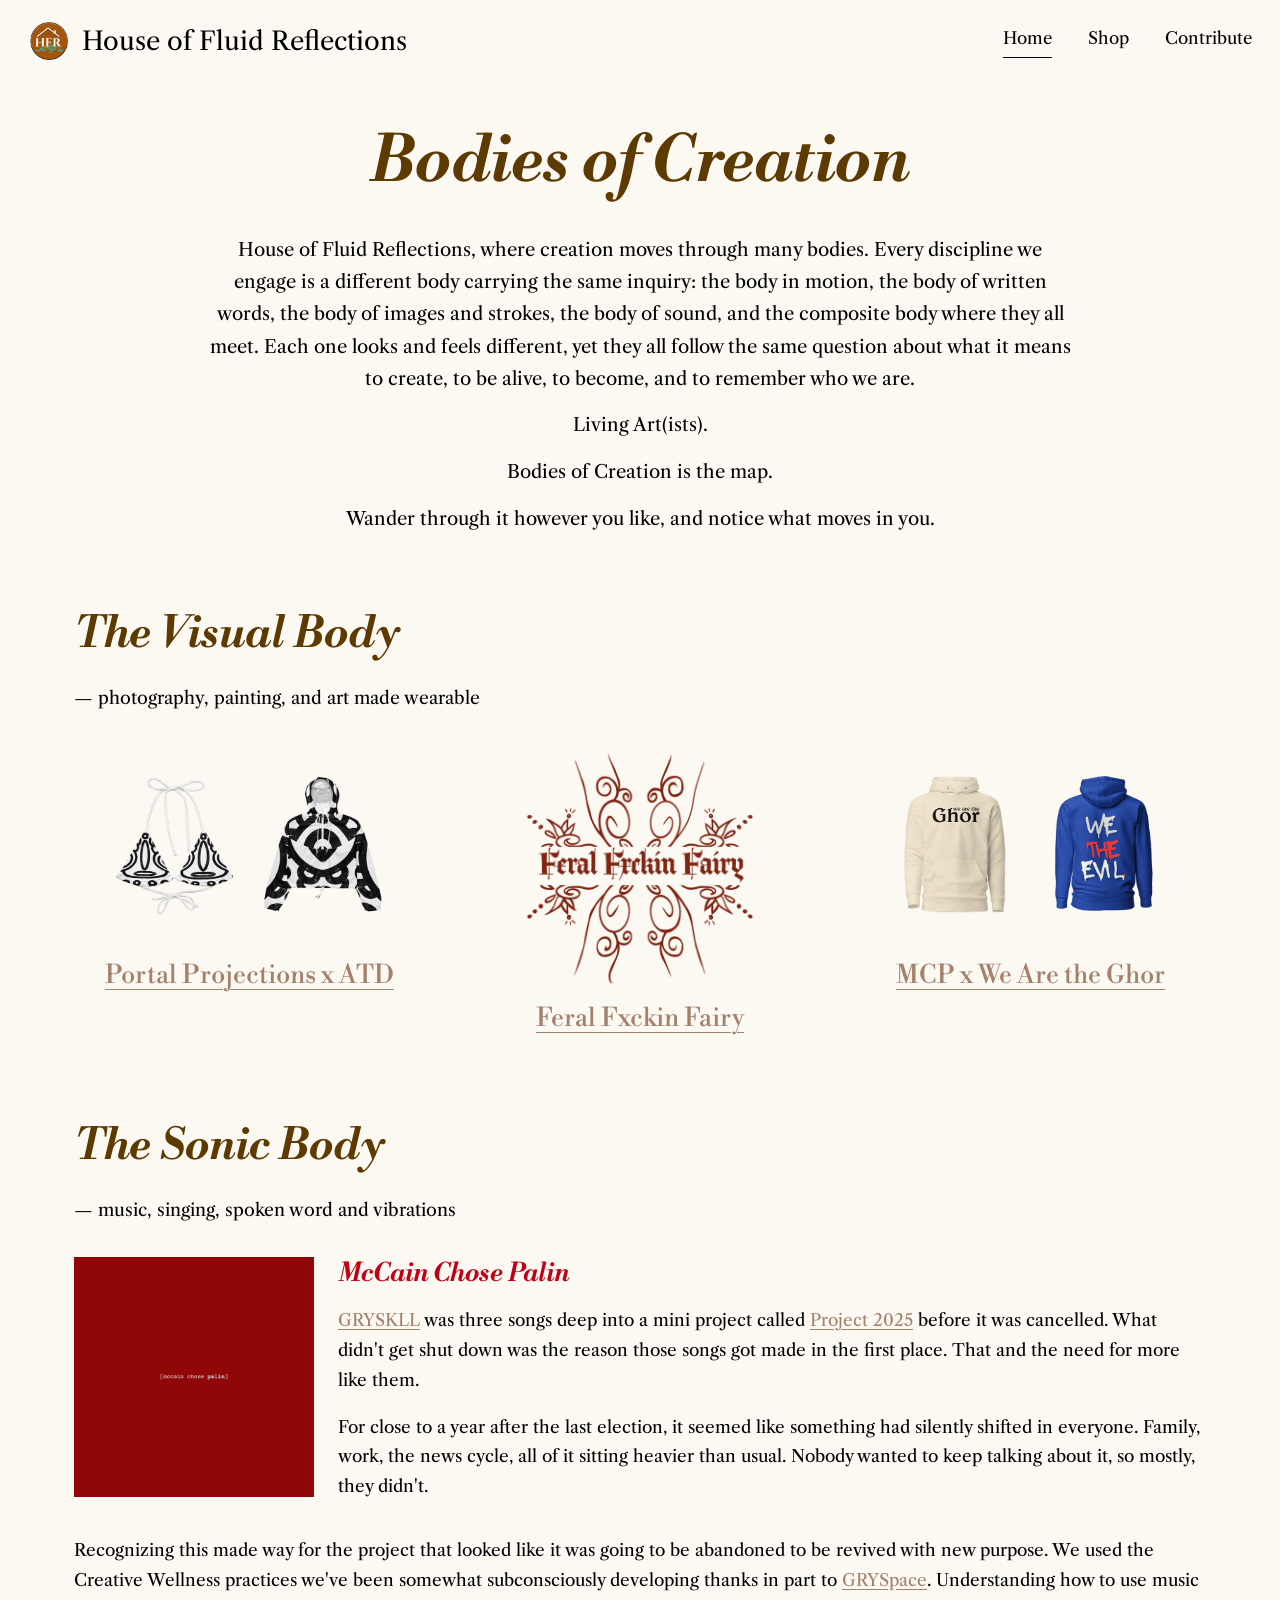
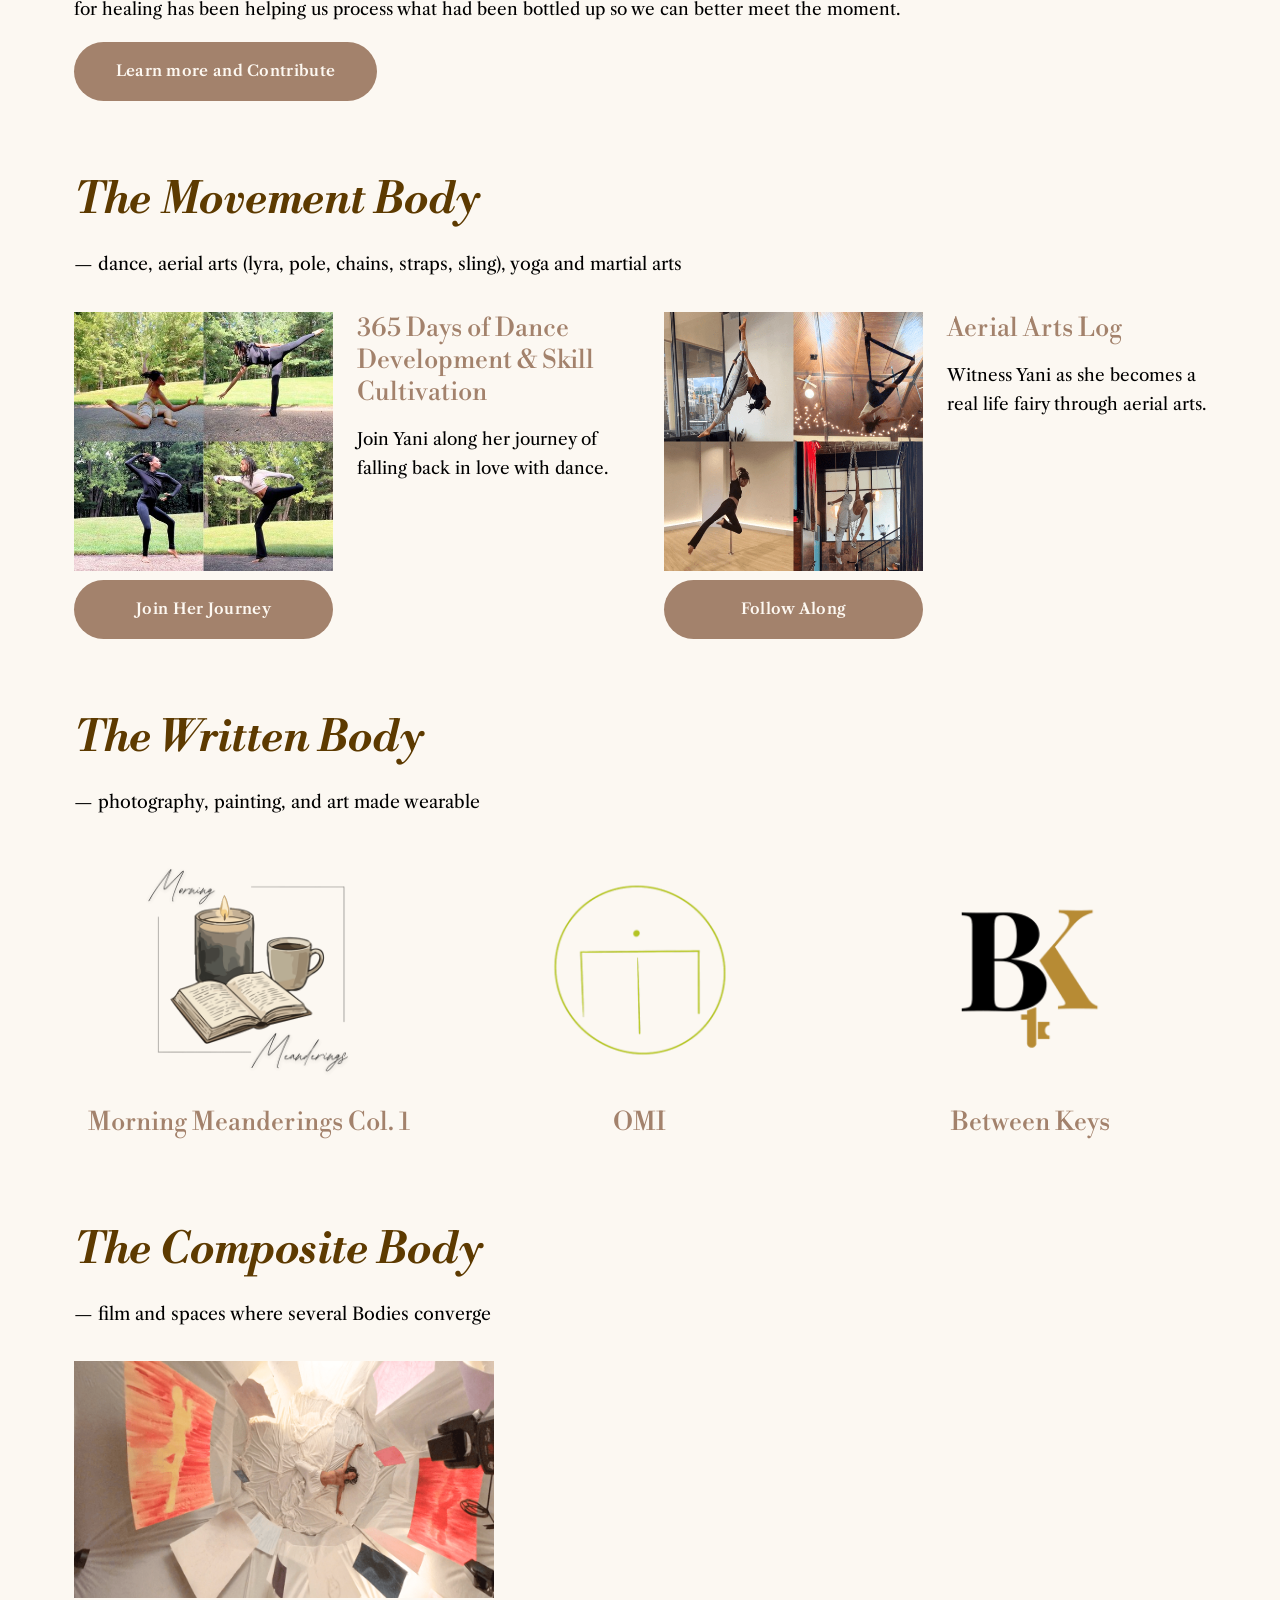
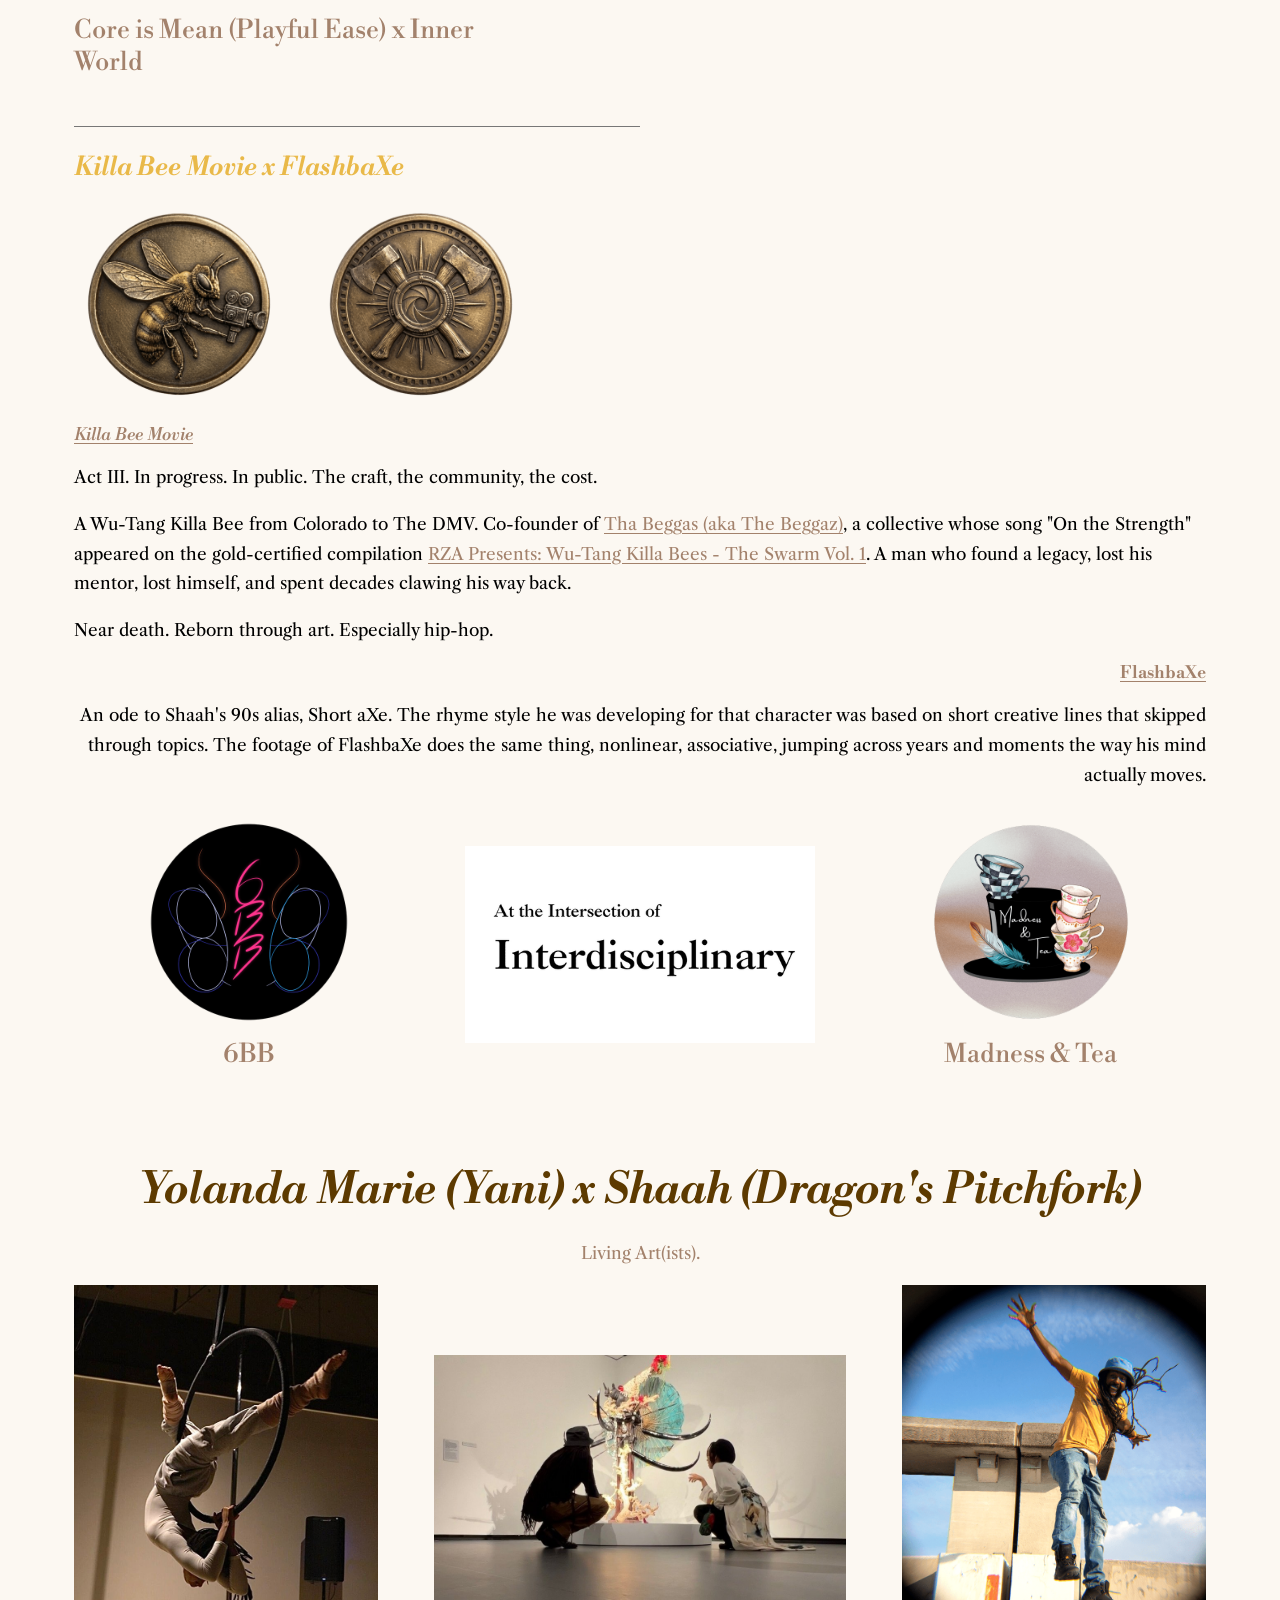
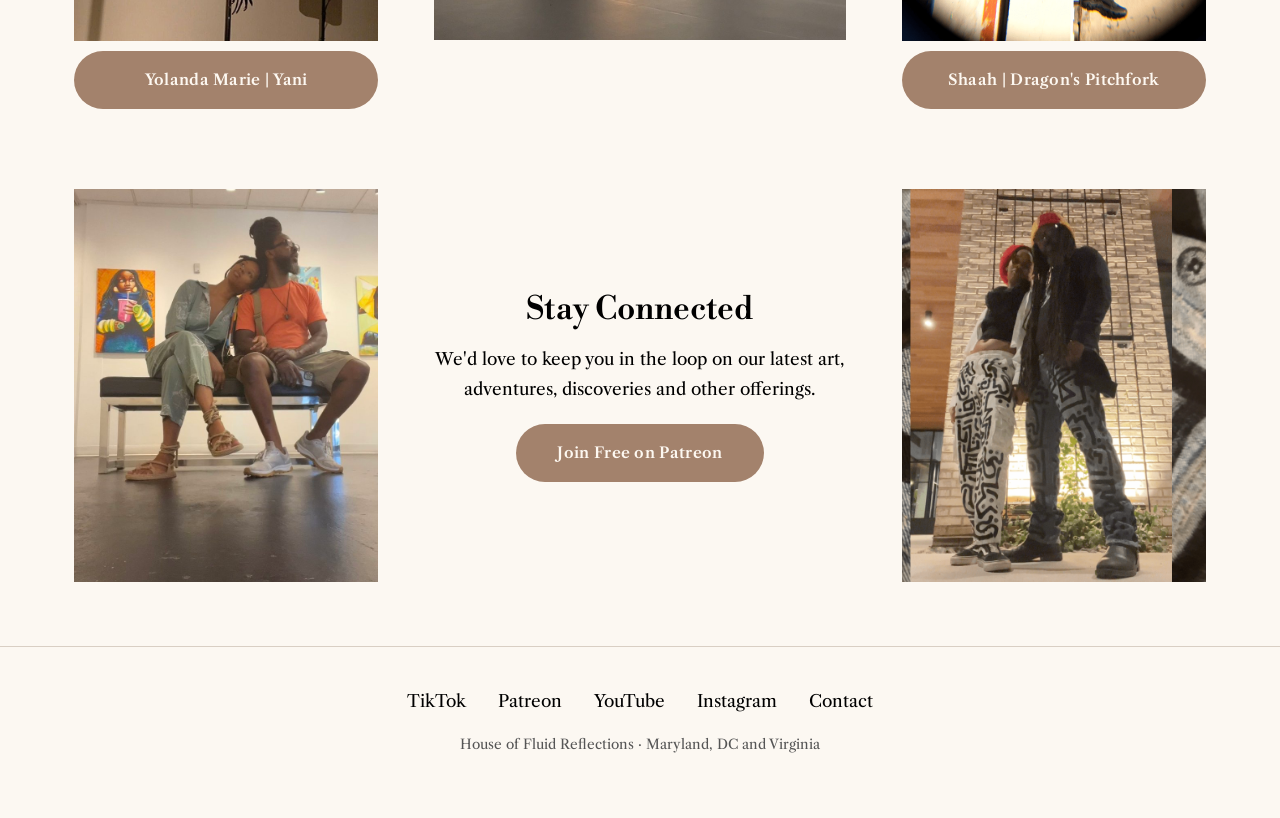
==== commit d23b31ef: "Cache-bust the stylesheet and shorten CSS/JS caching Co-Authored-By: Claude Opus 5.5 <noreply@anthro" ====
--- a/index.html
+++ b/index.html
@@ -14,7 +14,7 @@
 <link rel="preconnect" href="https://fonts.googleapis.com">
 <link rel="preconnect" href="https://fonts.gstatic.com" crossorigin>
 <link href="https://fonts.googleapis.com/css2?family=Libre+Bodoni:ital,wght@0,400;0,500;1,500;1,700&family=Libre+Caslon+Text:ital,wght@0,400;0,700;1,400&display=swap" rel="stylesheet">
-<link rel="stylesheet" href="/assets/css/site.css">
+<link rel="stylesheet" href="/assets/css/site.css?v=3">
 </head>
 <body>
 <a class="skip" href="#main">Skip to content</a>
--- a/assets/css/site.css
+++ b/assets/css/site.css
@@ -154,3 +154,8 @@
   hr.rule { width: 100%; }
   .right { text-align: left; }
 }
+
+/* Crops that match the old Squarespace layout */
+.duo figure:nth-child(1) img, .duo figure:nth-child(3) img { aspect-ratio: 342 / 400; object-fit: cover; }
+.duo figure:nth-child(2) img { aspect-ratio: 459 / 318; object-fit: cover; }
+.stay > img { aspect-ratio: 342 / 441; object-fit: cover; width: 100%; }
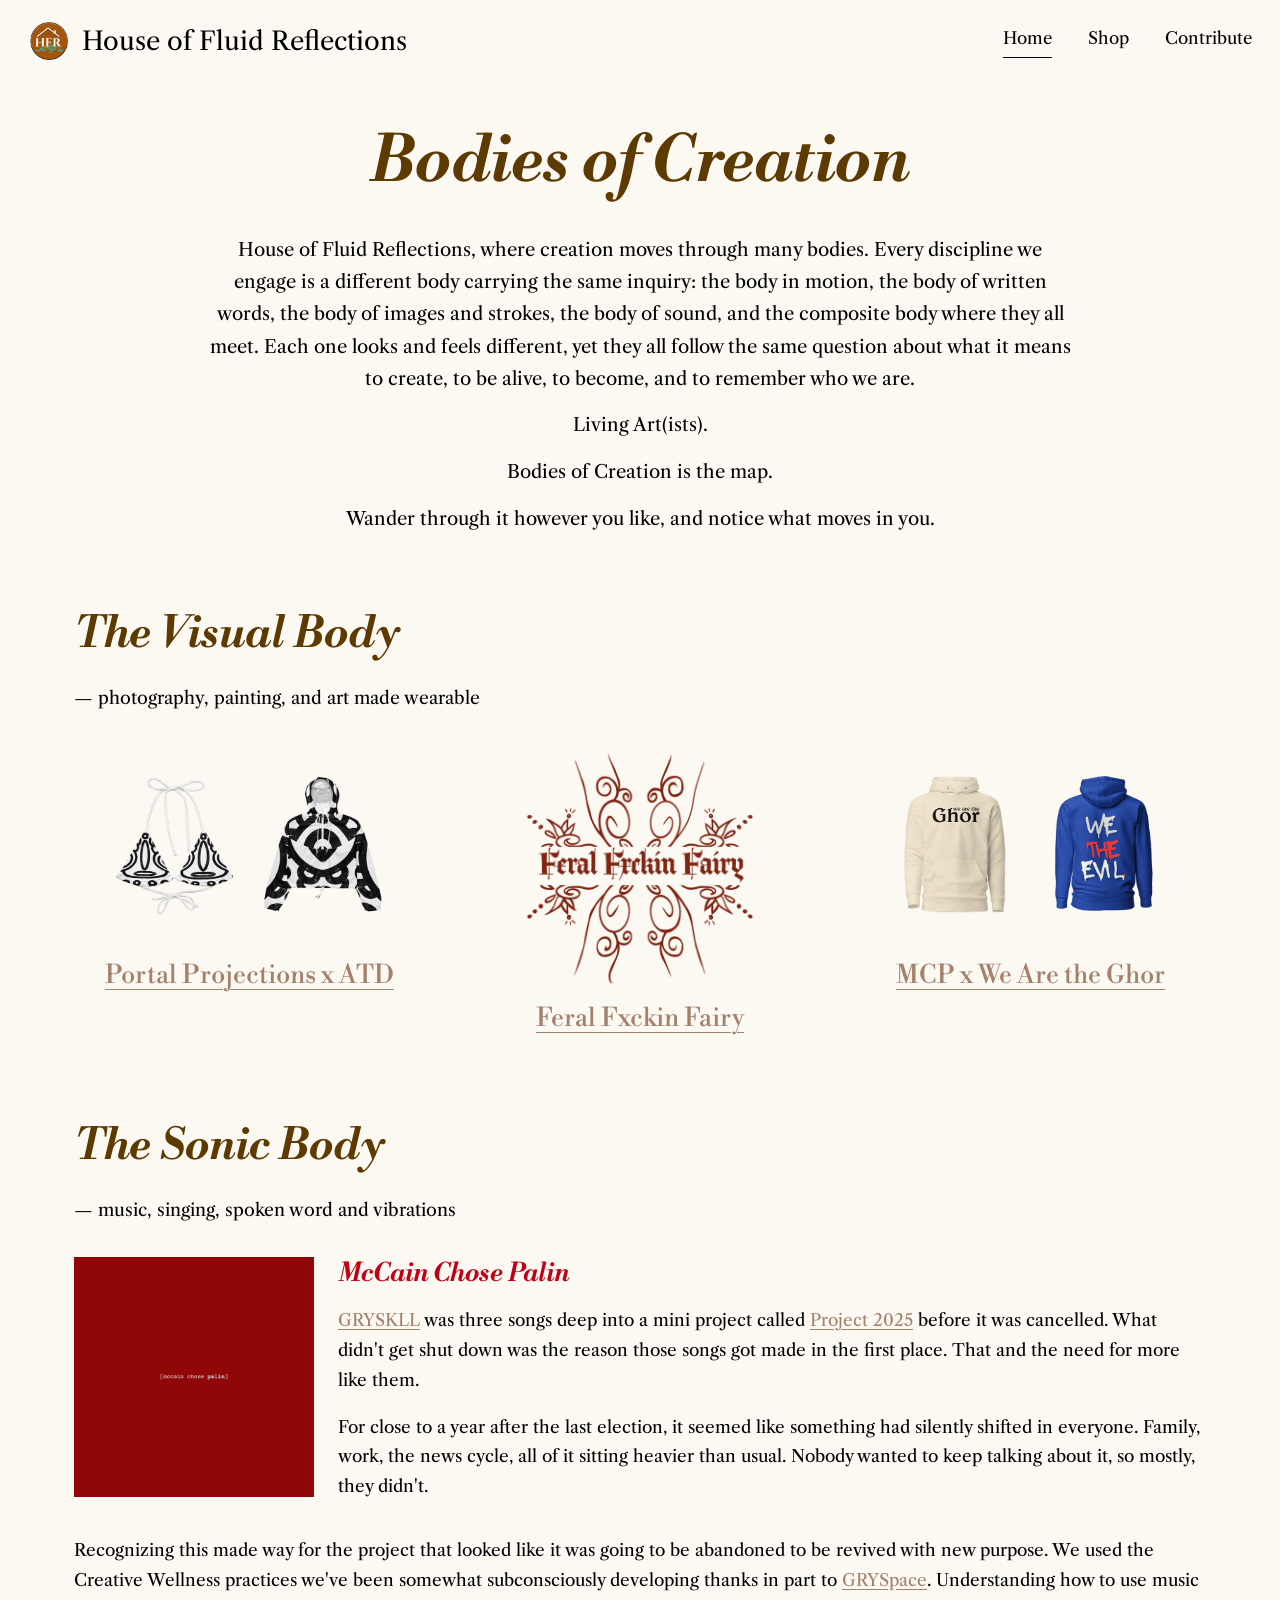
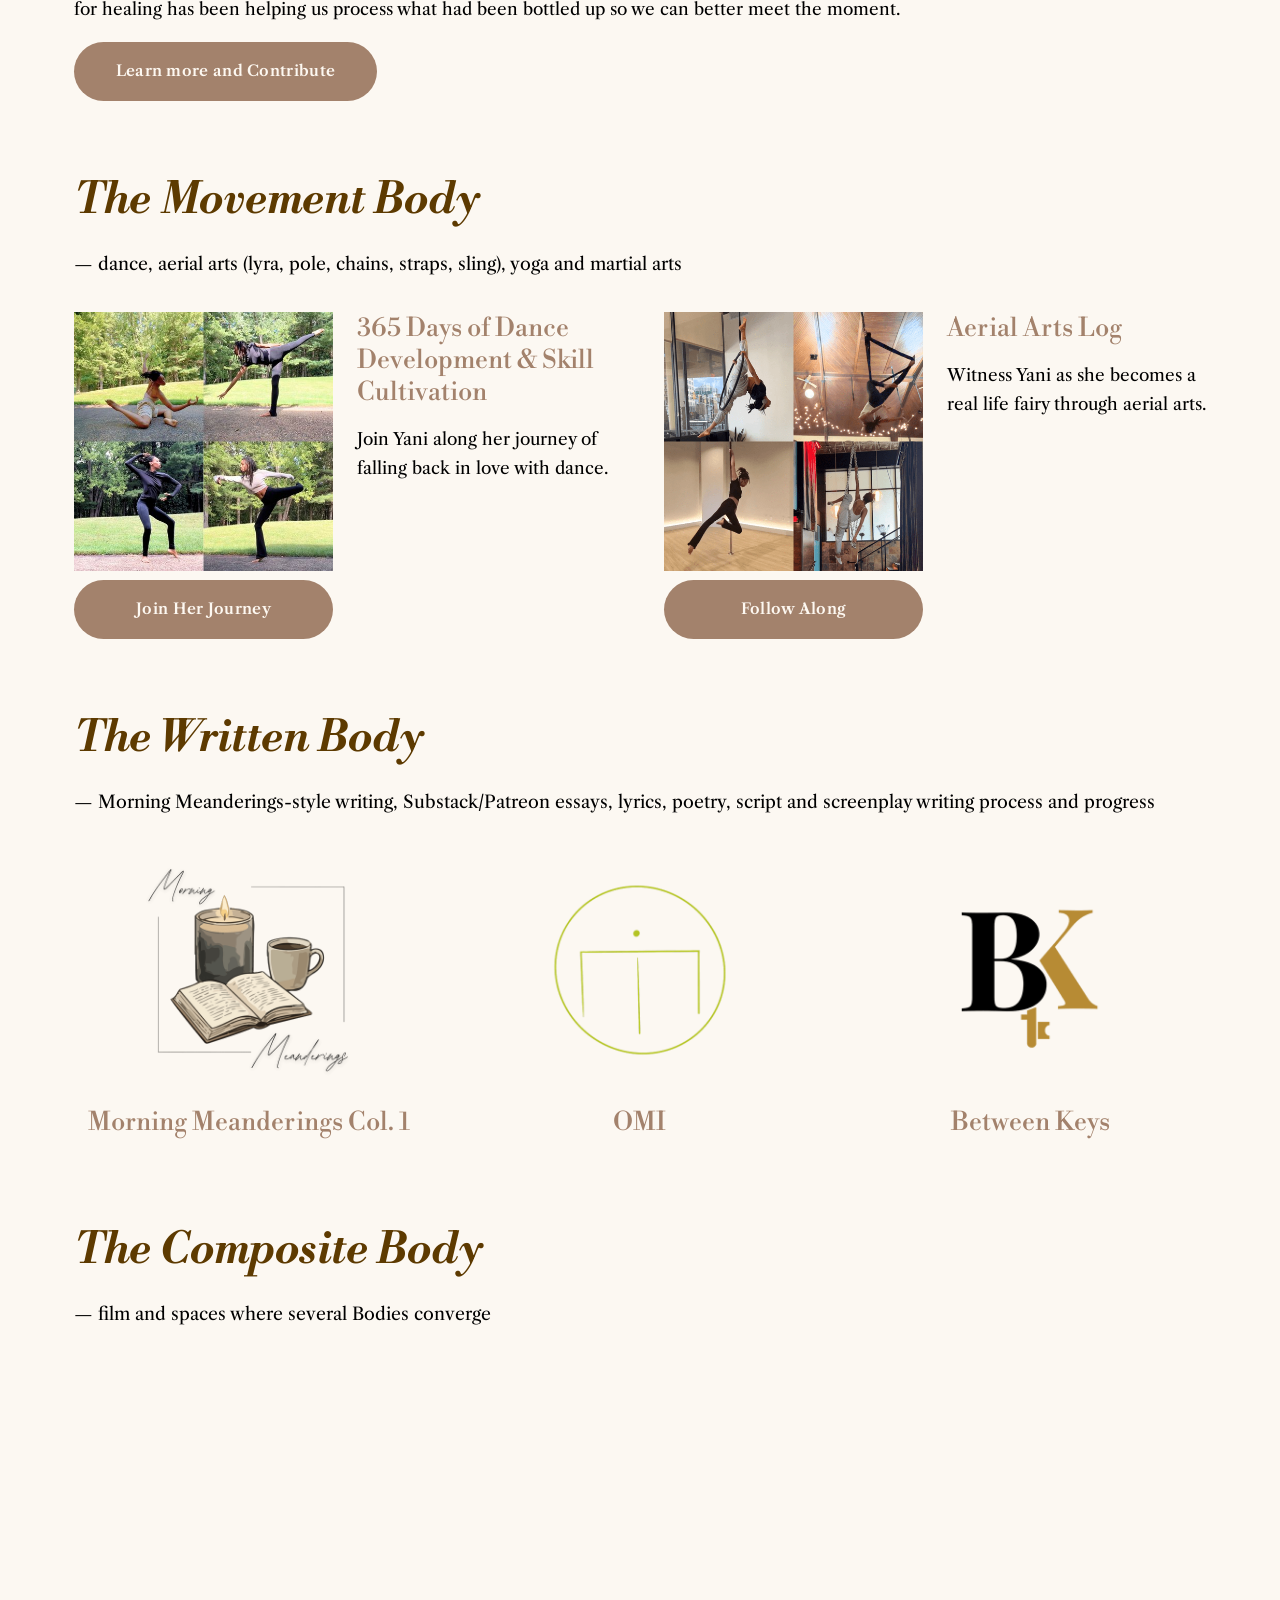
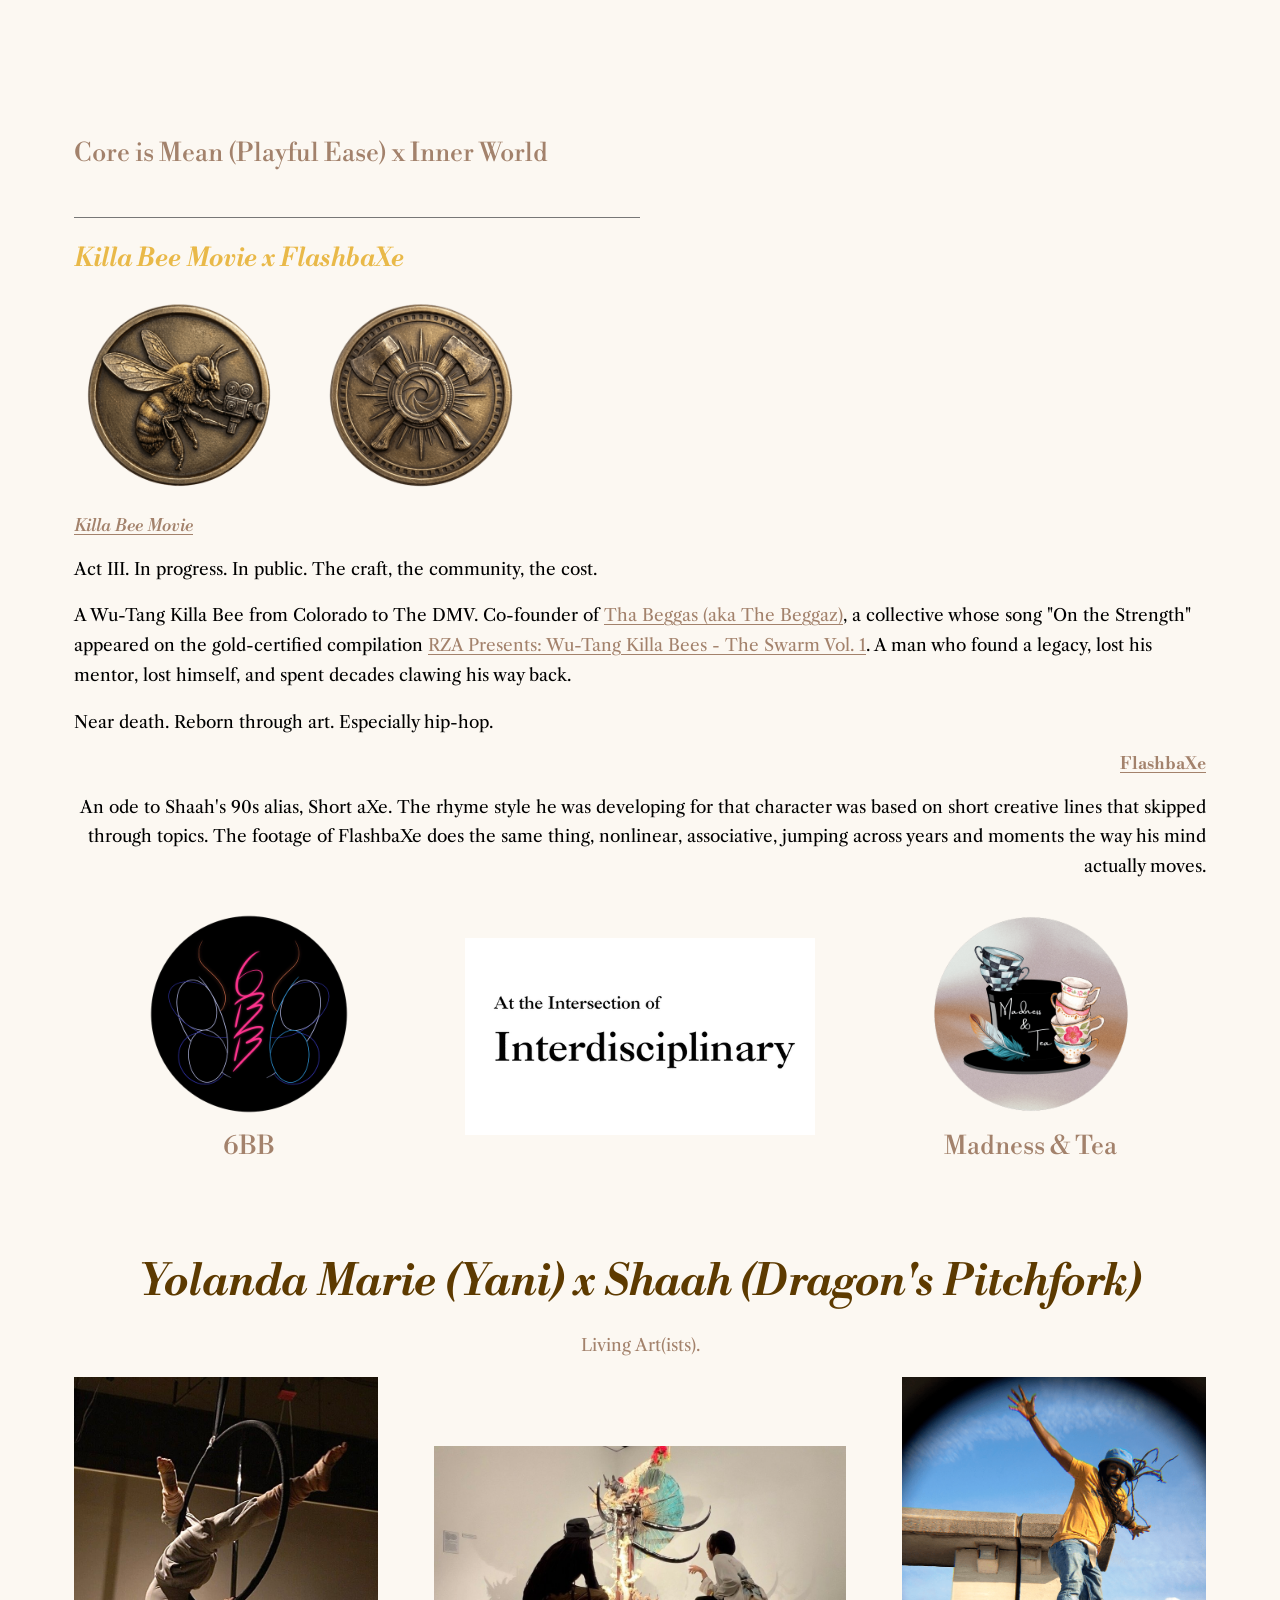
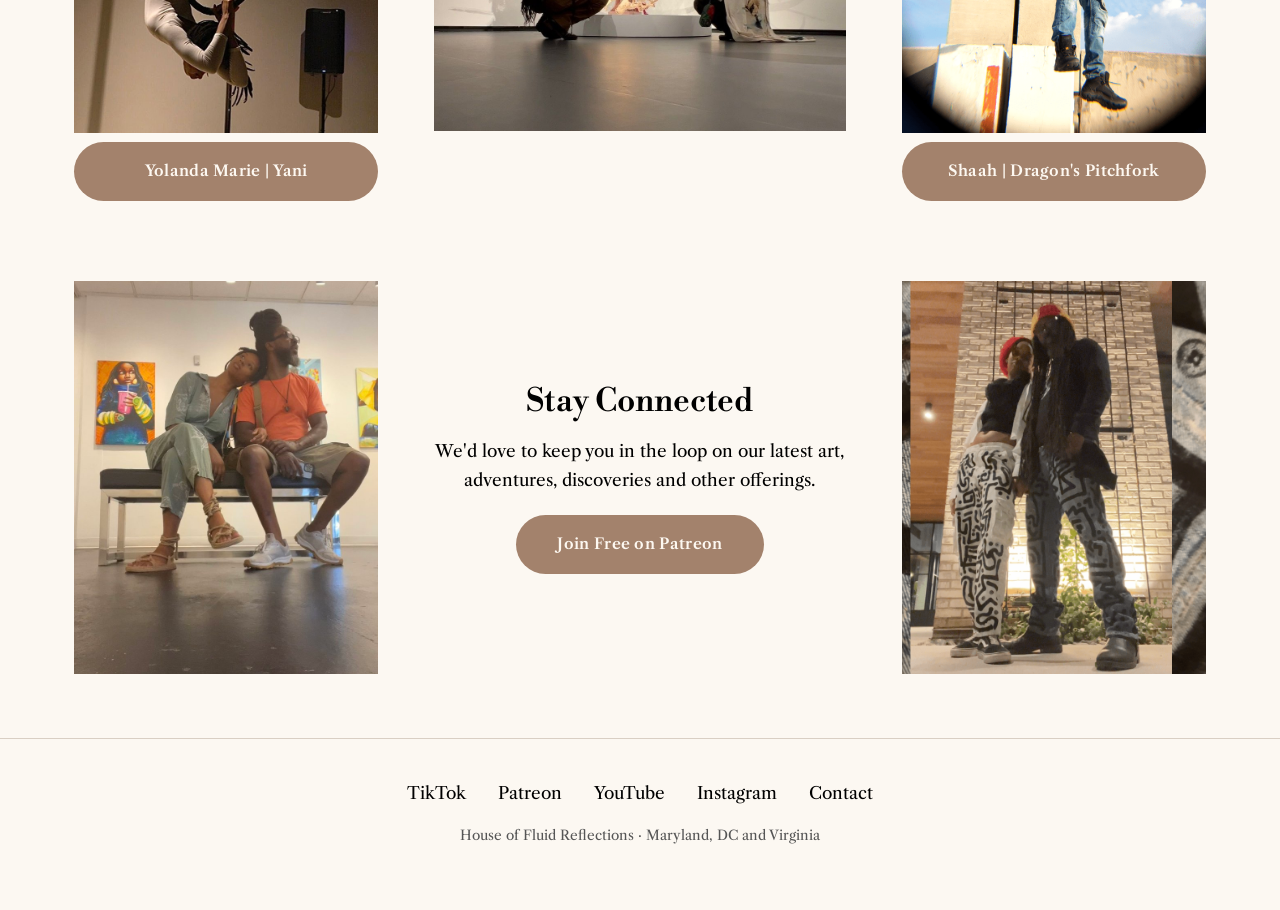
==== commit ff4fce14: "Embed the Core is Mean video and set the Written Body subtitle Co-Authored-By: Claude Opus 5.5 <nore" ====
--- a/index.html
+++ b/index.html
@@ -14,7 +14,7 @@
 <link rel="preconnect" href="https://fonts.googleapis.com">
 <link rel="preconnect" href="https://fonts.gstatic.com" crossorigin>
 <link href="https://fonts.googleapis.com/css2?family=Libre+Bodoni:ital,wght@0,400;0,500;1,500;1,700&family=Libre+Caslon+Text:ital,wght@0,400;0,700;1,400&display=swap" rel="stylesheet">
-<link rel="stylesheet" href="/assets/css/site.css?v=3">
+<link rel="stylesheet" href="/assets/css/site.css?v=4">
 </head>
 <body>
 <a class="skip" href="#main">Skip to content</a>
@@ -74,7 +74,7 @@
 
 <section id="written">
   <h2 class="display">The Written Body</h2>
-  <p class="kicker">— photography, painting, and art made wearable</p>
+  <p class="kicker">— Morning Meanderings-style writing, Substack/Patreon essays, lyrics, poetry, script and screenplay writing process and progress</p>
   <div class="grid-3">
     <div class="tile plain"><img src="/assets/img/site/morning-meanderings-graphics-1.png" alt="Morning Meanderings" loading="lazy"><h3>Morning Meanderings Col. 1</h3></div>
     <div class="tile plain"><img src="/assets/img/site/omi-artwork.png" alt="OMI" loading="lazy"><h3>OMI</h3></div>
@@ -85,8 +85,8 @@
 <section id="composite">
   <h2 class="display">The Composite Body</h2>
   <p class="kicker">— film and spaces where several Bodies converge</p>
-  <div style="max-width:420px">
-    <img src="/assets/img/site/2.png" alt="Core is Mean (Playful Ease) x Inner World" loading="lazy">
+  <div style="max-width:640px">
+    <div class="video"><iframe src="https://www.youtube-nocookie.com/embed/5cie70zN_2o" title="Core is Mean (Playful Ease) x Inner World" loading="lazy" allow="accelerometer; clipboard-write; encrypted-media; gyroscope; picture-in-picture; web-share" referrerpolicy="strict-origin-when-cross-origin" allowfullscreen></iframe></div>
     <h3 style="margin-top:1rem">Core is Mean (Playful Ease) x Inner World</h3>
   </div>
   <hr class="rule">
--- a/assets/css/site.css
+++ b/assets/css/site.css
@@ -159,3 +159,5 @@
 .duo figure:nth-child(1) img, .duo figure:nth-child(3) img { aspect-ratio: 342 / 400; object-fit: cover; }
 .duo figure:nth-child(2) img { aspect-ratio: 459 / 318; object-fit: cover; }
 .stay > img { aspect-ratio: 342 / 441; object-fit: cover; width: 100%; }
+.video { position: relative; aspect-ratio: 16 / 9; width: 100%; }
+.video iframe { position: absolute; inset: 0; width: 100%; height: 100%; border: 0; }
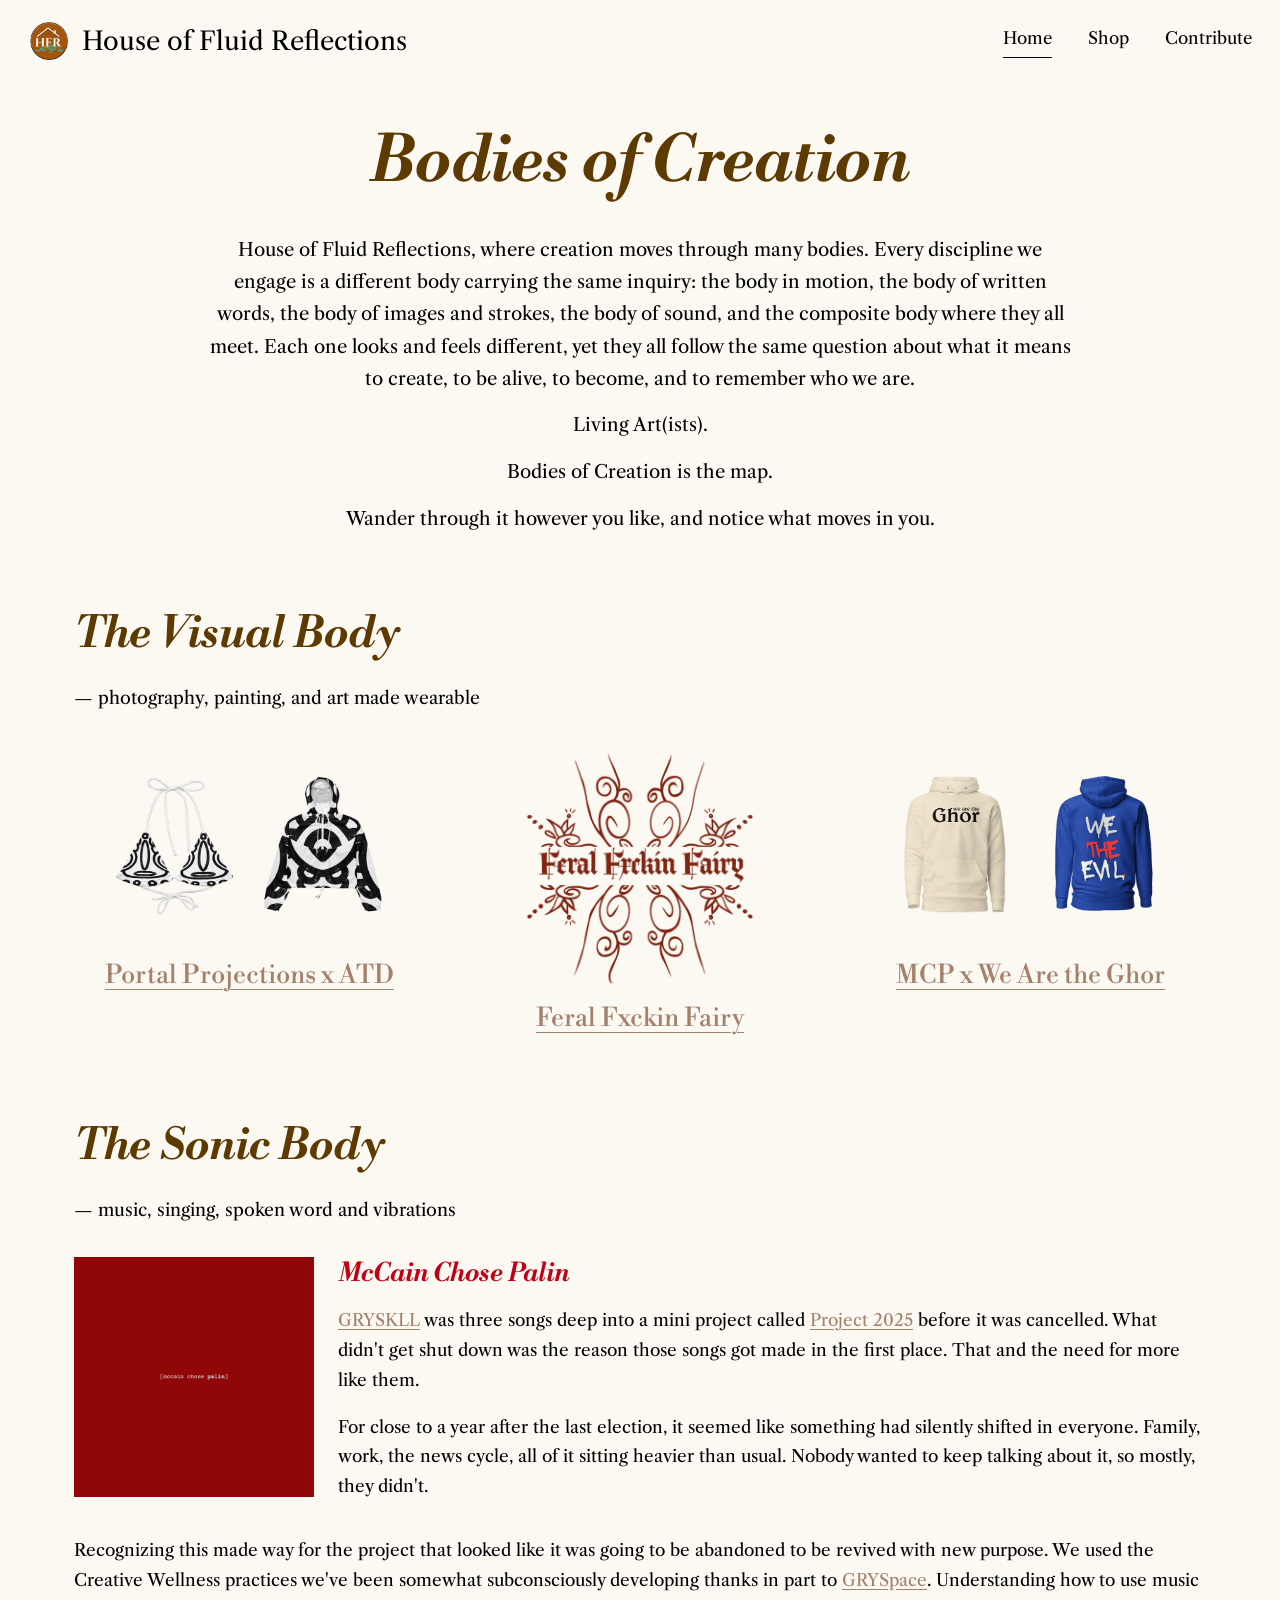
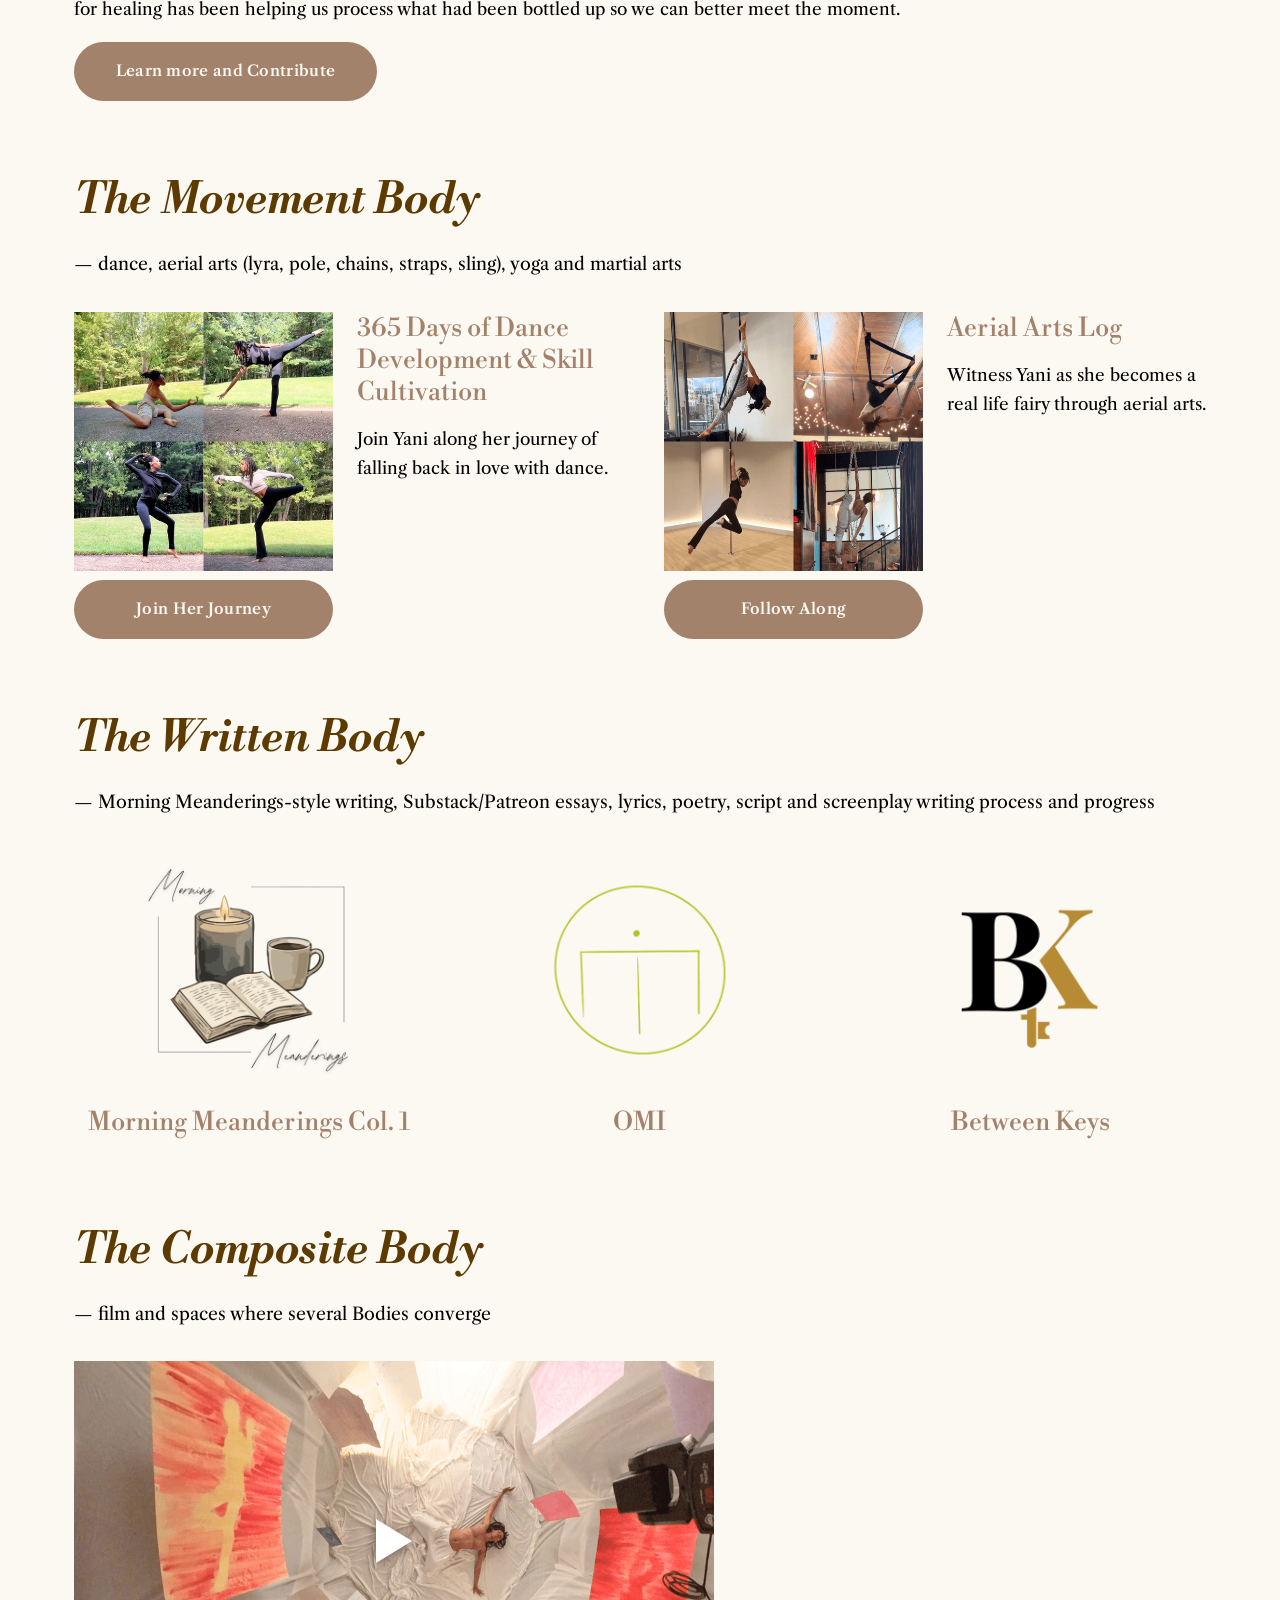
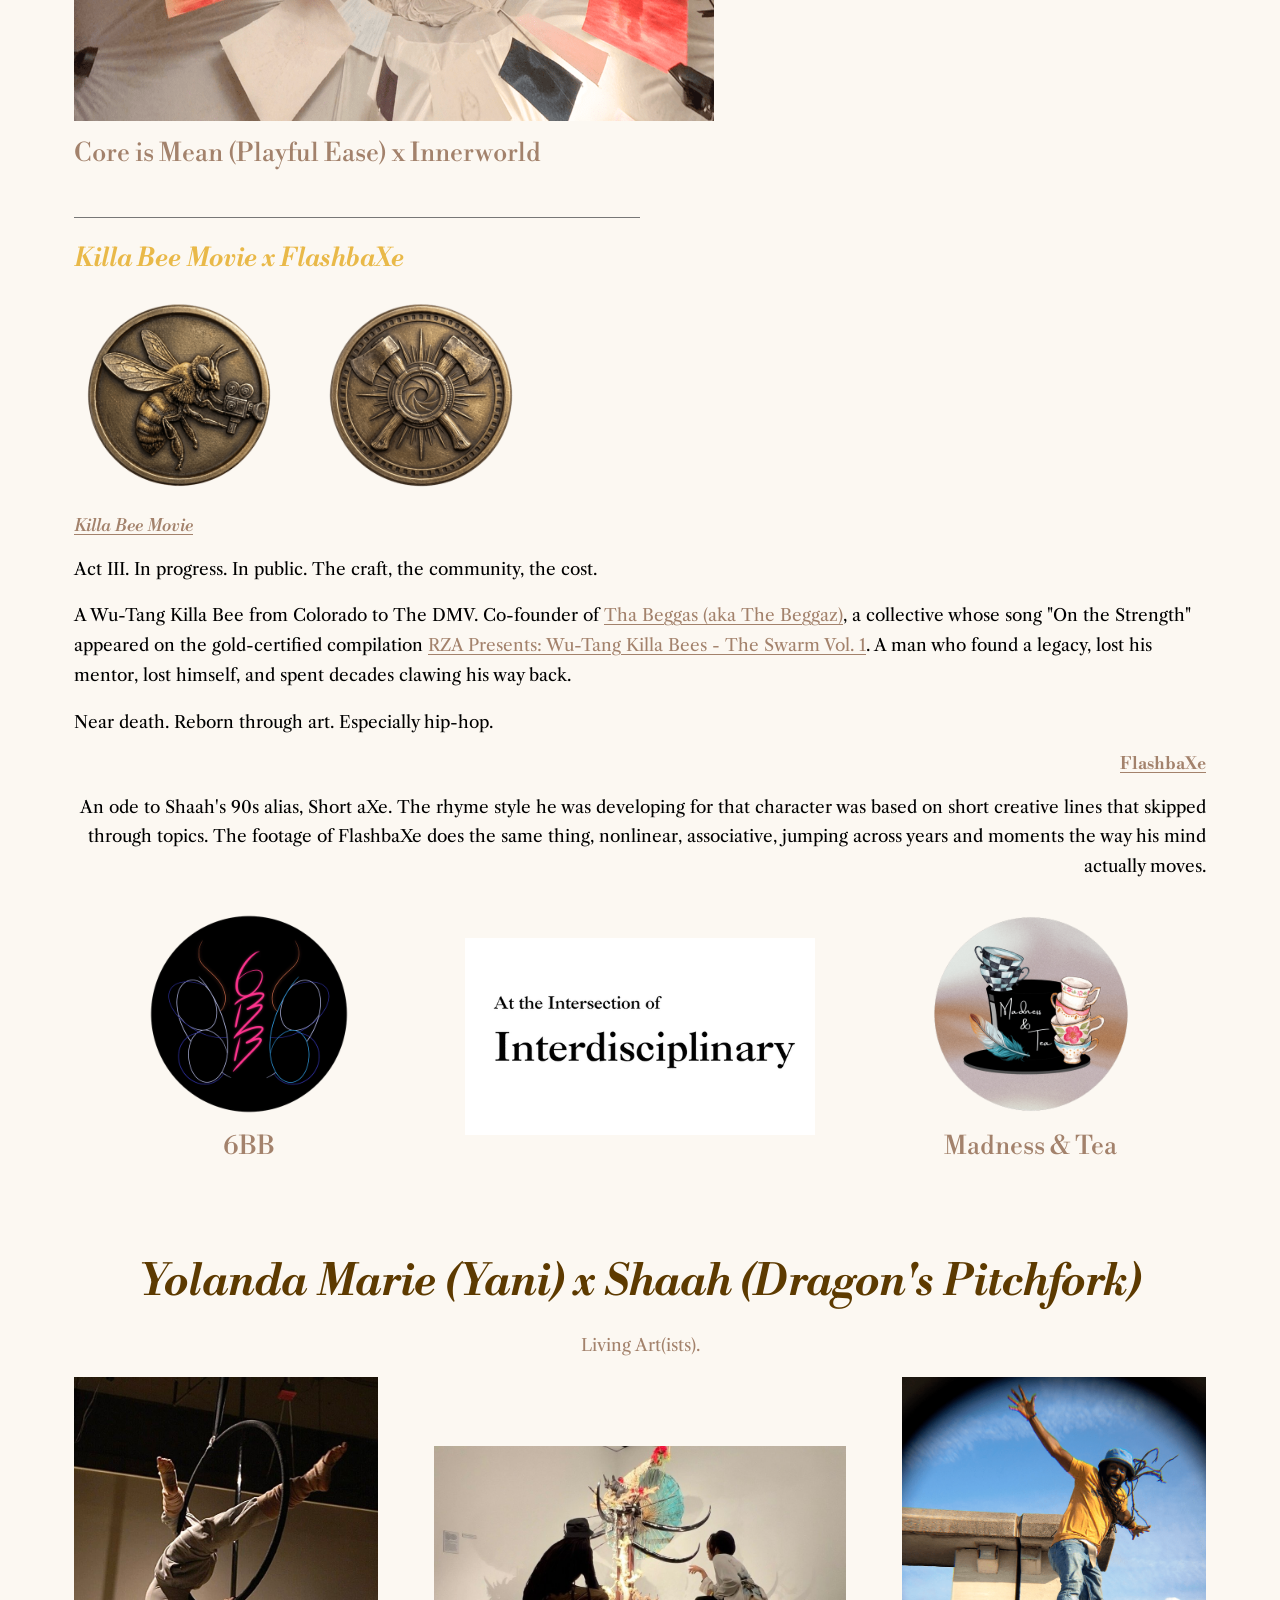
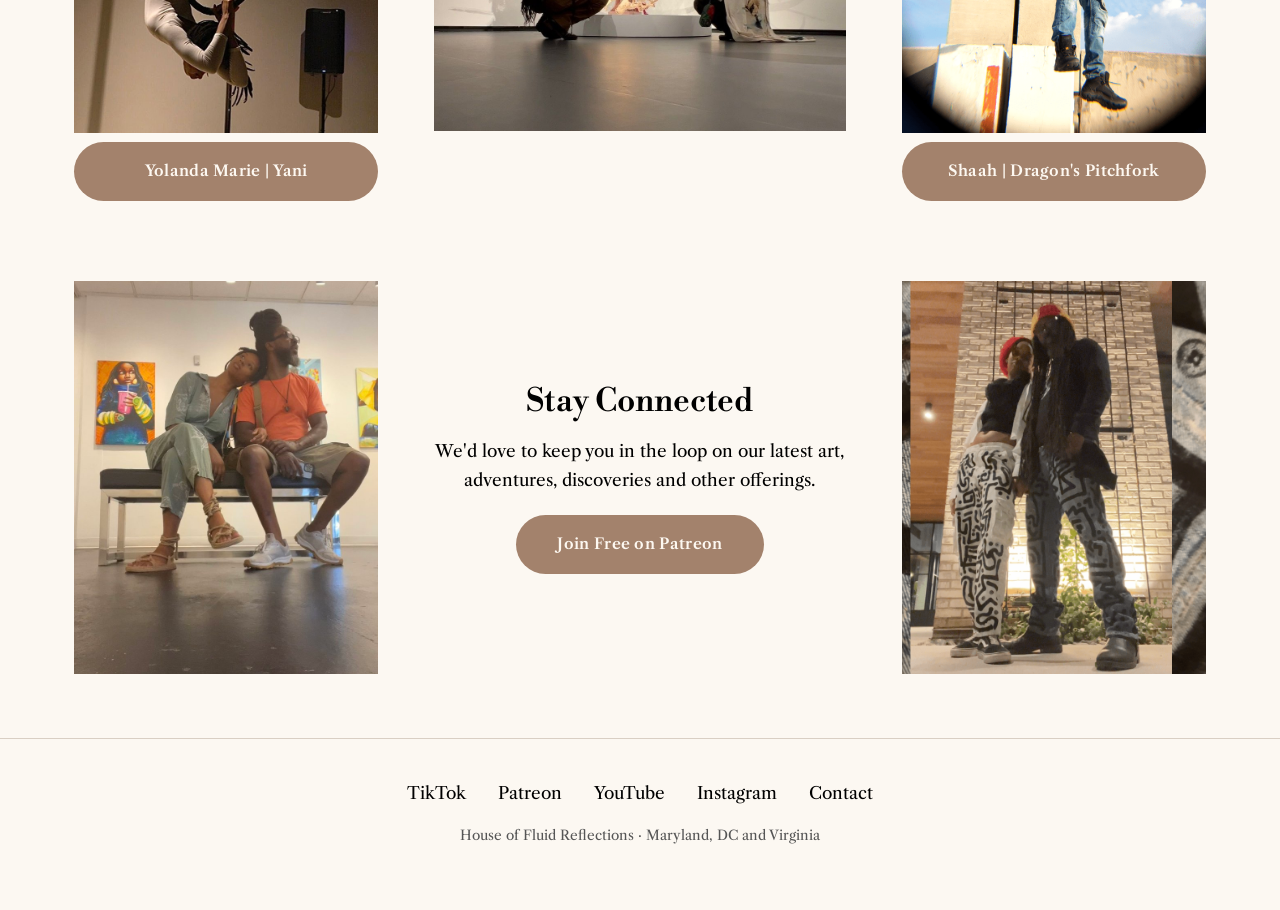
==== commit 54013eed: "Use the original cover with a play button for Core is Mean; spell Innerworld The YouTube player load" ====
--- a/index.html
+++ b/index.html
@@ -14,7 +14,7 @@
 <link rel="preconnect" href="https://fonts.googleapis.com">
 <link rel="preconnect" href="https://fonts.gstatic.com" crossorigin>
 <link href="https://fonts.googleapis.com/css2?family=Libre+Bodoni:ital,wght@0,400;0,500;1,500;1,700&family=Libre+Caslon+Text:ital,wght@0,400;0,700;1,400&display=swap" rel="stylesheet">
-<link rel="stylesheet" href="/assets/css/site.css?v=4">
+<link rel="stylesheet" href="/assets/css/site.css?v=5">
 </head>
 <body>
 <a class="skip" href="#main">Skip to content</a>
@@ -86,8 +86,8 @@
   <h2 class="display">The Composite Body</h2>
   <p class="kicker">— film and spaces where several Bodies converge</p>
   <div style="max-width:640px">
-    <div class="video"><iframe src="https://www.youtube-nocookie.com/embed/5cie70zN_2o" title="Core is Mean (Playful Ease) x Inner World" loading="lazy" allow="accelerometer; clipboard-write; encrypted-media; gyroscope; picture-in-picture; web-share" referrerpolicy="strict-origin-when-cross-origin" allowfullscreen></iframe></div>
-    <h3 style="margin-top:1rem">Core is Mean (Playful Ease) x Inner World</h3>
+    <button class="video-cover" type="button" data-video="5cie70zN_2o" aria-label="Play Core is Mean (Playful Ease) x Innerworld"><img src="/assets/img/site/core-is-mean-cover.png" alt="" width="1000" height="563" loading="lazy"><span class="play" aria-hidden="true"></span></button>
+    <h3 style="margin-top:1rem">Core is Mean (Playful Ease) x Innerworld</h3>
   </div>
   <hr class="rule">
   <h3 class="gold">Killa Bee Movie x FlashbaXe</h3>
@@ -139,5 +139,6 @@
   </ul>
   <p class="fine">House of Fluid Reflections · Maryland, DC and Virginia</p>
 </footer>
+<script src="/assets/js/video.js?v=1"></script>
 </body>
 </html>
--- a/assets/css/site.css
+++ b/assets/css/site.css
@@ -161,3 +161,13 @@
 .stay > img { aspect-ratio: 342 / 441; object-fit: cover; width: 100%; }
 .video { position: relative; aspect-ratio: 16 / 9; width: 100%; }
 .video iframe { position: absolute; inset: 0; width: 100%; height: 100%; border: 0; }
+.video-cover { position: relative; display: block; width: 100%; padding: 0; border: 0; background: none; cursor: pointer; }
+.video-cover img { width: 100%; aspect-ratio: 16 / 9; object-fit: cover; }
+.video-cover .play {
+  position: absolute; left: 50%; top: 50%; transform: translate(-50%, -50%);
+  width: 0; height: 0; border-style: solid; border-width: 22px 0 22px 36px;
+  border-color: transparent transparent transparent #fff;
+  filter: drop-shadow(0 2px 6px rgba(0,0,0,.45)); transition: transform .15s ease;
+}
+.video-cover:hover .play, .video-cover:focus-visible .play { transform: translate(-50%, -50%) scale(1.12); }
+.video-cover:focus-visible { outline: 2px solid var(--taupe); outline-offset: 4px; }
